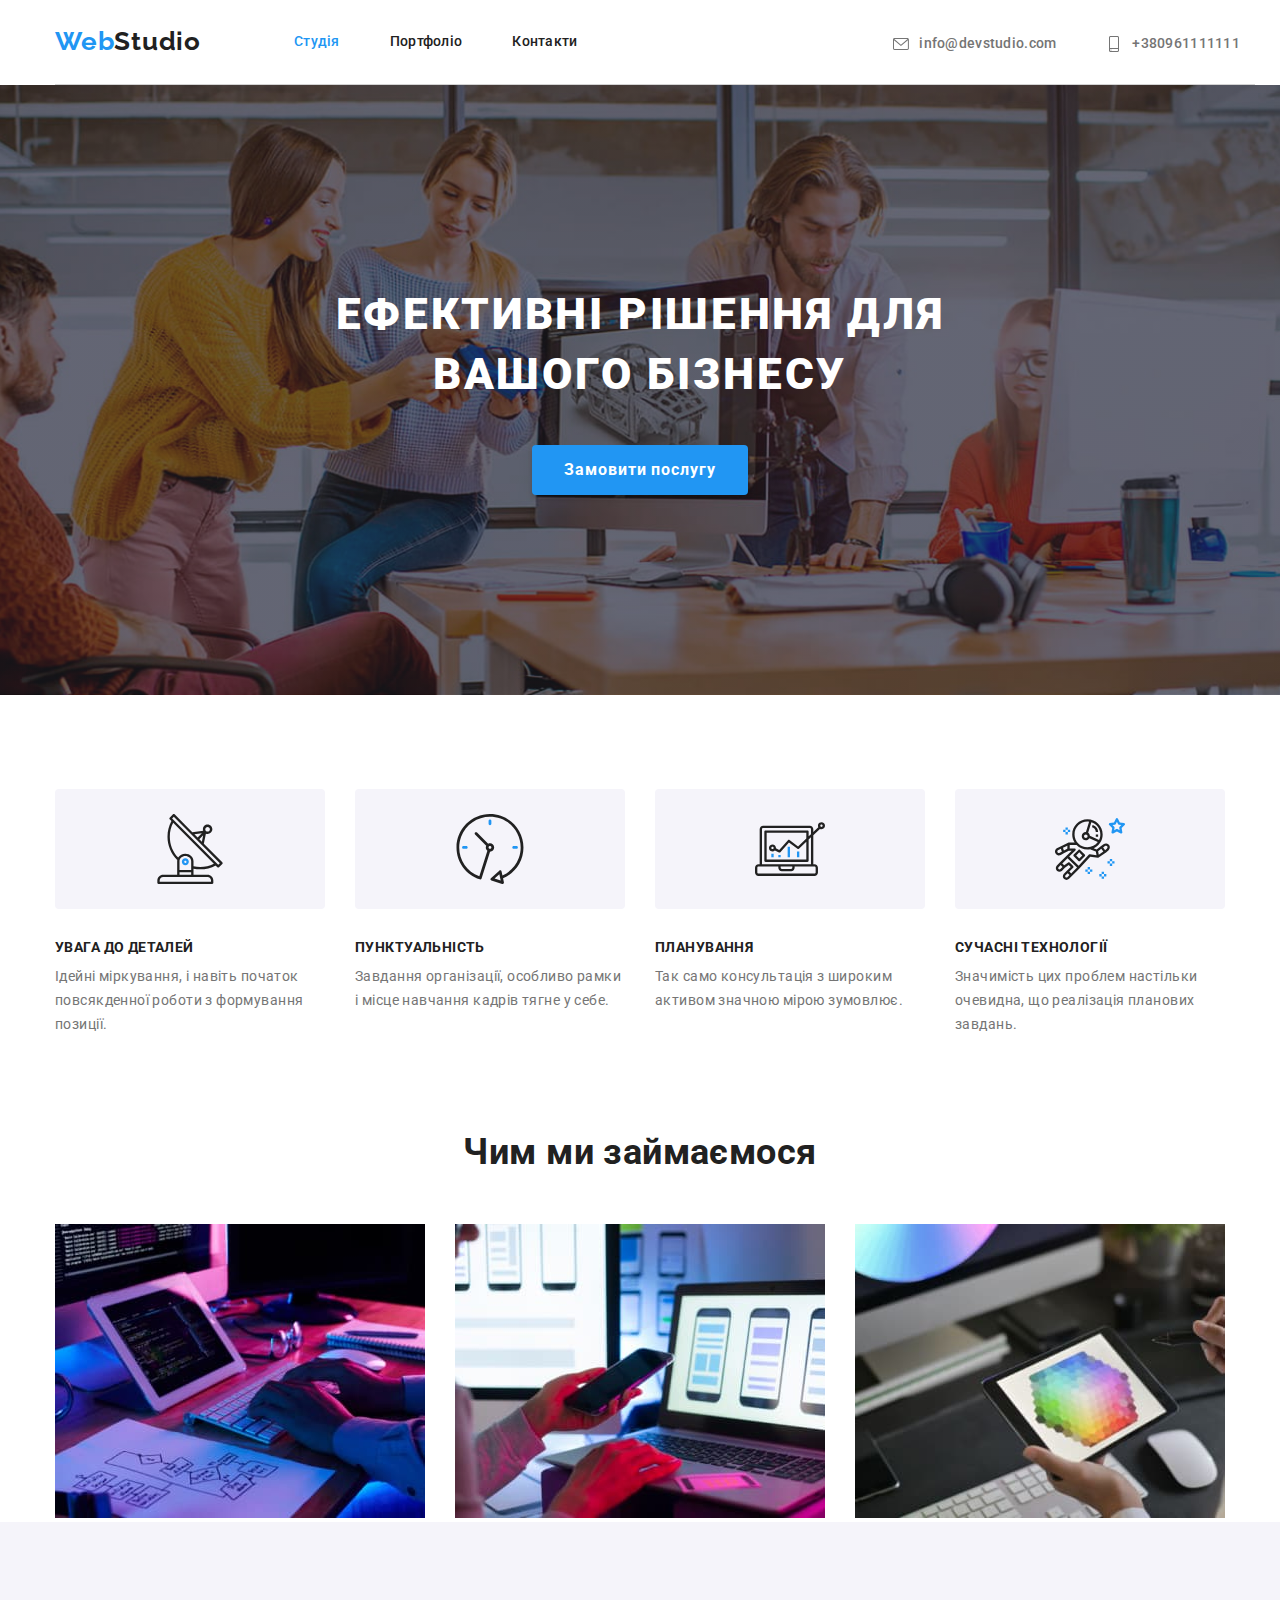
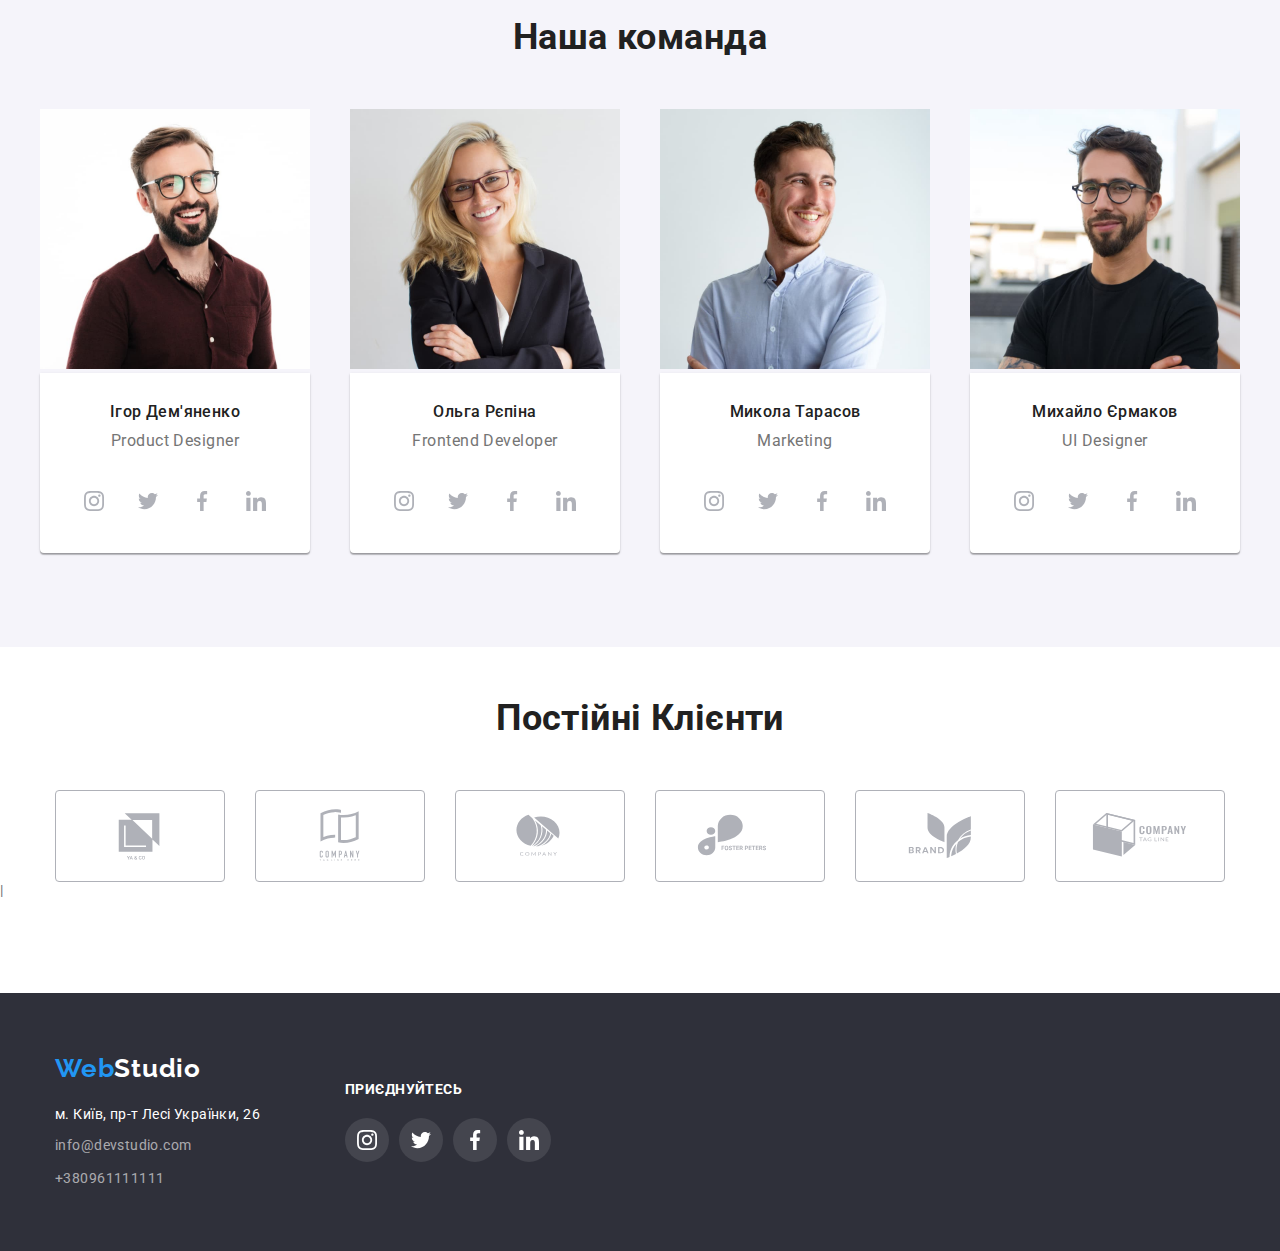
==== index.html @ e8959262 "1" ====
<!DOCTYPE html>
<html lang="uk">
  <head>
    <meta charset="UTF-8" />
    <meta http-equiv="X-UA-Compatible" content="IE=edge" />
    <meta name="viewport" content="width=device-width, initial-scale=1.0" />
    <title>Document</title>
    <link
      href="https://fonts.googleapis.com/css2?family=Raleway:wght@700&family=Roboto:wght@400;500;700;900&display=swap"
      rel="stylesheet"
    />
    <link
      rel="stylesheet"
      href="https://cdnjs.cloudflare.com/ajax/libs/modern-normalize/1.1.0/modern-normalize.min.css"
    />
    <link rel="stylesheet" href="./css/styles.css" />
  </head>
  <body class="">
    <header class="container">
      <div class="container header-container header-links">
        <nav class="header-group">
          <a href="./index.html" class="text-decoration logo logo-font logo-margin"
            ><span class="logo logo-font">Web</span>Studio</a
          >
          <ul class="list header-links">
            <li><a href="./index.html" class="current-page">Студія</a></li>
            <li><a href="./portfolio.html" class="text-decoration">Портфоліо</a></li>
            <li><a href="" class="text-decoration">Контакти</a></li>
          </ul>
          <ul class="list rightside-links">
            <li>
              <a href="mailto:info@devstudio.com" class="header-contacts"
                ><svg class="header-icon" height="16" width="16">
                  <use href="./svg/symbol-defs.svg#icon-envelope"></use></svg
                >info@devstudio.com</a
              >
            </li>
            <li>
              <a href="tel:+380961111111" class="header-contacts">
                <svg class="header-icon" height="16" width="16">
                  <use href="./svg/symbol-defs.svg#icon-smartphone"></use></svg
                >+380961111111</a
              >
            </li>
          </ul>
        </nav>
      </div>
    </header>
    <main class="main-container">
      <section class="hero">
        <h1 class="hero-text title">Ефективні рішення для вашого бізнесу</h1>
        <button type="button" class="main-link button-font">Замовити послугу</button>
      </section>

      <section class="benefits-section section">
        <div class="padding-reset">
          <h2 class="visually-hidden title">Наші переваги</h2>
          <ul class="list list-content gap-30">
            <li>
              <div class="icon-container">
                <svg class="benefits-icon">
                  <use href="./svg/symbol-defs.svg#icon-antenna"></use>
                </svg>
              </div>
              <h3 class="benefits title">УВАГА ДО ДЕТАЛЕЙ</h3>
              <p class="benefits-descr">
                Ідейні міркування, і навіть початок повсякденної роботи з формування позиції.
              </p>
            </li>
            <li>
              <div class="icon-container">
                <svg class="benefits-icon">
                  <use href="./svg/symbol-defs.svg#icon-clock"></use>
                </svg>
              </div>
              <h3 class="benefits title">ПУНКТУАЛЬНІСТЬ</h3>
              <p class="benefits-descr">
                Завдання організації, особливо рамки і місце навчання кадрів тягне у себе.
              </p>
            </li>
            <li>
              <div class="icon-container">
                <svg class="benefits-icon">
                  <use href="./svg/symbol-defs.svg#icon-diagram"></use>
                </svg>
              </div>
              <h3 class="benefits title">ПЛАНУВАННЯ</h3>
              <p class="benefits-descr">
                Так само консультація з широким активом значною мірою зумовлює.
              </p>
            </li>
            <li>
              <div class="icon-container">
                <svg class="benefits-icon">
                  <use href="./svg/symbol-defs.svg#icon-astronaut"></use>
                </svg>
              </div>
              <h3 class="benefits title">СУЧАСНІ ТЕХНОЛОГІЇ</h3>
              <p class="benefits-descr">
                Значимість цих проблем настільки очевидна, що реалізація планових завдань.
              </p>
            </li>
          </ul>
        </div>
      </section>
      <section class="section padding-reset container">
        <h2 class="section-article title">Чим ми займаємося</h2>
        <ul class="list list-content">
          <li><img src="./img/box_1.jpg" width="370" alt="рабочий процесс, написание кода" /></li>
          <li><img src="./img/box_2.jpg" width="370" alt="работа над дизайном" /></li>
          <li><img src="./img/box_3.jpg" width="370" alt="подбор цветовой схемы" /></li>
        </ul>
      </section>

      <section class="section container team-section-background">
        <div class="team-section-container">
          <h2 class="section-article title">Наша команда</h2>
          <ul class="list list-content">
            <li class="">
              <img src="./img/img.jpg" width="270" alt="фото дизайнера" />
              <div class="team-card">
                <h3 class="team title">Ігор Дем'яненко</h3>
                <p class="team-spec">Product Designer</p>
                <ul class="socials list">
                  <li class="socials-link-background">
                    <a
                      class="socials-link link"
                      href="https://instagram.com"
                      target="_blank"
                      rel="nofollow noopener noreferrer"
                      aria-label="Instagram"
                    >
                      <svg class="socials-icon" width="20" height="20">
                        <use href="./svg/symbol-defs.svg#icon-instagram"></use>
                      </svg>
                    </a>
                  </li>
                  <li class="socials-link-background">
                    <a
                      class="socials-link link"
                      href="https://twitter.com"
                      aria-label="Twitter"
                      target="_blank"
                      rel="nofollow noopener noreferrer"
                    >
                      <svg class="socials-icon" width="20" height="20">
                        <use href="./svg/symbol-defs.svg#icon-twitter"></use>
                      </svg>
                    </a>
                  </li>
                  <li class="socials-link-background">
                    <a
                      class="socials-link link"
                      href="https://facebook.com"
                      aria-label="Facebook"
                      target="_blank"
                      rel="nofollow noopener noreferrer"
                    >
                      <svg class="socials-icon" width="20" height="20">
                        <use href="./svg/symbol-defs.svg#icon-facebook"></use>
                      </svg>
                    </a>
                  </li>
                  <li class="socials-link-background">
                    <a
                      class="socials-link link"
                      href="https://linkedin.com"
                      aria-label="LinkedIn"
                      target="_blank"
                      rel="nofollow noopener noreferrer"
                    >
                      <svg class="socials-icon" width="20" height="20">
                        <use href="./svg/symbol-defs.svg#icon-linkedin"></use>
                      </svg>
                    </a>
                  </li>
                </ul>
              </div>
            </li>
            <li class="">
              <img src="./img/img_(1).jpg" width="270" alt="фото фронтэнд разработчика" />
              <div class="team-card">
                <h3 class="team title">Ольга Рєпіна</h3>
                <p class="team-spec">Frontend Developer</p>
                <ul class="socials list">
                  <li class="socials-link-background">
                    <a
                      class="socials-link link"
                      href="https://instagram.com"
                      target="_blank"
                      rel="nofollow noopener noreferrer"
                      aria-label="Instagram"
                    >
                      <svg class="socials-icon" width="20" height="20">
                        <use href="./svg/symbol-defs.svg#icon-instagram"></use>
                      </svg>
                    </a>
                  </li>
                  <li class="socials-link-background">
                    <a
                      class="socials-link link"
                      href="https://twitter.com"
                      aria-label="Twitter"
                      target="_blank"
                      rel="nofollow noopener noreferrer"
                    >
                      <svg class="socials-icon" width="20" height="20">
                        <use href="./svg/symbol-defs.svg#icon-twitter"></use>
                      </svg>
                    </a>
                  </li>
                  <li class="socials-link-background">
                    <a
                      class="socials-link link"
                      href="https://facebook.com"
                      aria-label="Facebook"
                      target="_blank"
                      rel="nofollow noopener noreferrer"
                    >
                      <svg class="socials-icon" width="20" height="20">
                        <use href="./svg/symbol-defs.svg#icon-facebook"></use>
                      </svg>
                    </a>
                  </li>
                  <li class="socials-link-background">
                    <a
                      class="socials-link link"
                      href="https://linkedin.com"
                      aria-label="LinkedIn"
                      target="_blank"
                      rel="nofollow noopener noreferrer"
                    >
                      <svg class="socials-icon" width="20" height="20">
                        <use href="./svg/symbol-defs.svg#icon-linkedin"></use>
                      </svg>
                    </a>
                  </li>
                </ul>
              </div>
            </li>
            <li class="">
              <img src="./img/img_(2).jpg" width="270" alt="фото маркетинг менеджера" />
              <div class="team-card">
                <h3 class="team title">Микола Тарасов</h3>
                <p class="team-spec">Marketing</p>
                <ul class="socials list">
                  <li class="socials-link-background">
                    <a
                      class="socials-link link"
                      href="https://instagram.com"
                      target="_blank"
                      rel="nofollow noopener noreferrer"
                      aria-label="Instagram"
                    >
                      <svg class="socials-icon" width="20" height="20">
                        <use href="./svg/symbol-defs.svg#icon-instagram"></use>
                      </svg>
                    </a>
                  </li>
                  <li class="socials-link-background">
                    <a
                      class="socials-link link"
                      href="https://twitter.com"
                      aria-label="Twitter"
                      target="_blank"
                      rel="nofollow noopener noreferrer"
                    >
                      <svg class="socials-icon" width="20" height="20">
                        <use href="./svg/symbol-defs.svg#icon-twitter"></use>
                      </svg>
                    </a>
                  </li>
                  <li class="socials-link-background">
                    <a
                      class="socials-link link"
                      href="https://facebook.com"
                      aria-label="Facebook"
                      target="_blank"
                      rel="nofollow noopener noreferrer"
                    >
                      <svg class="socials-icon" width="20" height="20">
                        <use href="./svg/symbol-defs.svg#icon-facebook"></use>
                      </svg>
                    </a>
                  </li>
                  <li class="socials-link-background">
                    <a
                      class="socials-link link"
                      href="https://linkedin.com"
                      aria-label="LinkedIn"
                      target="_blank"
                      rel="nofollow noopener noreferrer"
                    >
                      <svg class="socials-icon" width="20" height="20">
                        <use href="./svg/symbol-defs.svg#icon-linkedin"></use>
                      </svg>
                    </a>
                  </li>
                </ul>
              </div>
            </li>
            <li class="">
              <img src="./img/img_(3).jpg" width="270" alt="фото дизайнера интерфейса" />
              <div class="team-card">
                <h3 class="team title">Михайло Єрмаков</h3>
                <p class="team-spec">UI Designer</p>
                <ul class="socials list">
                  <li class="socials-link-background">
                    <a
                      class="socials-link link"
                      href="https://instagram.com"
                      target="_blank"
                      rel="nofollow noopener noreferrer"
                      aria-label="Instagram"
                    >
                      <svg class="socials-icon" width="20" height="20">
                        <use href="./svg/symbol-defs.svg#icon-instagram"></use>
                      </svg>
                    </a>
                  </li>
                  <li class="socials-link-background">
                    <a
                      class="socials-link link"
                      href="https://twitter.com"
                      aria-label="Twitter"
                      target="_blank"
                      rel="nofollow noopener noreferrer"
                    >
                      <svg class="socials-icon" width="20" height="20">
                        <use href="./svg/symbol-defs.svg#icon-twitter"></use>
                      </svg>
                    </a>
                  </li>
                  <li class="socials-link-background">
                    <a
                      class="socials-link link"
                      href="https://facebook.com"
                      aria-label="Facebook"
                      target="_blank"
                      rel="nofollow noopener noreferrer"
                    >
                      <svg class="socials-icon" width="20" height="20">
                        <use href="./svg/symbol-defs.svg#icon-facebook"></use>
                      </svg>
                    </a>
                  </li>
                  <li class="socials-link-background">
                    <a
                      class="socials-link link"
                      href="https://linkedin.com"
                      aria-label="LinkedIn"
                      target="_blank"
                      rel="nofollow noopener noreferrer"
                    >
                      <svg class="socials-icon" width="20" height="20">
                        <use href="./svg/symbol-defs.svg#icon-linkedin"></use>
                      </svg>
                    </a>
                  </li>
                </ul>
              </div>
            </li>
          </ul>
        </div>
      </section>
      <section class="clients-container">
        <h3 class="title section-article">Постійні Клієнти</h3>
        <div class="">
          <ul class="list clients-section">
            <li class="">
              <a href="" class="clients-link">
                <svg class="clients-icon" width="106" height="60">
                  <use href="./svg/symbol-defs.svg#icon-Logo1"></use>
                </svg>
              </a>
            </li>
            <li class="">
              <a href="" class="clients-link">
                <svg class="clients-icon" width="106" height="60">
                  <use href="./svg/symbol-defs.svg#icon-Logo2"></use>
                </svg>
              </a>
            </li>
            <li class="">
              <a href="" class="clients-link">
                <svg class="clients-icon" width="106" height="60">
                  <use href="./svg/symbol-defs.svg#icon-Logo3"></use>
                </svg>
              </a>
            </li>
            <li class="">
              <a href="" class="clients-link">
                <svg class="clients-icon" width="106" height="60">
                  <use href="./svg/symbol-defs.svg#icon-Logo4"></use>
                </svg>
              </a>
            </li>
            <li class="">
              <a href="" class="clients-link">
                <svg class="clients-icon" width="106" height="60">
                  <use href="./svg/symbol-defs.svg#icon-Logo5"></use>
                </svg>
              </a>
            </li>
            <li class="">
              <a href="" class="clients-link">
                <svg class="clients-icon" width="106" height="60">
                  <use href="./svg/symbol-defs.svg#icon-Logo6"></use>
                </svg>
              </a>
            </li>
          </ul>
          |
        </div>
      </section>
    </main>
    <footer class="footer">
      <div class="container footer-container">
        <div>
          <a href="./index.html" class="text-decoration logo-font logo-footer"
            ><span class="logo logo-font">Web</span>Studio</a
          >
          <address class="adress-font">
            <ul class="list footer-contacts">
              <li><a href="" class="adress list">м. Київ, пр-т Лесі Українки, 26</a></li>
              <li>
                <a href="mailto:info@devstudio.com" class="adress-info list">info@devstudio.com</a>
              </li>
              <li><a href="tel:+380961111111 " class="adress-info list">+380961111111</a></li>
            </ul>
          </address>
        </div>
        <div>
          <p class="footer-title">приєднуйтесь</p>
          <ul class="socials list background-links">
            <li class="socials-link-background">
              <a
                class="socials-link link"
                href="https://instagram.com"
                target="_blank"
                rel="nofollow noopener noreferrer"
                aria-label="Instagram"
              >
                <svg class="socials-icon-footer" width="20" height="20">
                  <use href="./svg/symbol-defs.svg#icon-instagram"></use>
                </svg>
              </a>
            </li>
            <li class="socials-link-background">
              <a
                class="socials-link link"
                href="https://twitter.com"
                aria-label="Twitter"
                target="_blank"
                rel="nofollow noopener noreferrer"
              >
                <svg class="socials-icon-footer" width="20" height="20">
                  <use href="./svg/symbol-defs.svg#icon-twitter"></use>
                </svg>
              </a>
            </li>
            <li class="socials-link-background">
              <a
                class="socials-link link"
                href="https://facebook.com"
                aria-label="Facebook"
                target="_blank"
                rel="nofollow noopener noreferrer"
              >
                <svg class="socials-icon-footer" width="20" height="20">
                  <use href="./svg/symbol-defs.svg#icon-facebook"></use>
                </svg>
              </a>
            </li>
            <li class="socials-link-background">
              <a
                class="socials-link link"
                href="https://linkedin.com"
                aria-label="LinkedIn"
                target="_blank"
                rel="nofollow noopener noreferrer"
              >
                <svg class="socials-icon-footer" width="20" height="20">
                  <use href="./svg/symbol-defs.svg#icon-linkedin"></use>
                </svg>
              </a>
            </li>
          </ul>
        </div>
      </div>
    </footer>
  </body>
</html>
---- css/styles.css ----
/* основной текст #757575; */
/* вторичный текст #212121; */
/* акцент #2196F3; */
/* белый текст шрифта #ffffff */
:root {
  --primary-text-color: #757575;
  --title-text-color: #212121;
  --accent-text-color: #2196f3;
  --white-text-color: #ffffff;
  --background-color: #2f303a;
  --footer-adress-text-color-alfa: rgba(255, 255, 255, 0.6);
  --filter-backfround-color: #f5f4fa;
  --project-filter-focus: 0px 3px 1px rgba(0, 0, 0, 0.1), 0px 1px 2px rgba(0, 0, 0, 0.08),
    0px 2px 2px rgba(0, 0, 0, 0.12);
}

html {
  box-sizing: border-box;
}

*,
*::before,
*::after {
  box-sizing: inherit;
}

body {
  font-family: roboto, sans-serif;
  color: var(--primary-text-color);
  line-height: 1.2;
  letter-spacing: 0.03em;
  font-size: 14px;
}

h1,
h2,
h3,
h4,
h5,
h6,
p,
ul {
  margin-top: 0;
  margin-bottom: 0;
}

.container {
  width: 1200px;
  padding-left: 15px;
  padding-right: 15px;
  margin: 0 auto;
}

.section {
  padding-top: 94px;
  padding-bottom: 94px;
}

.logo {
  font-family: 'Raleway', sans-serif;
  font-style: normal;
  font-weight: 700;
  font-size: 26px;
  line-height: 1.2;
  letter-spacing: 0.03em;
  color: var(--accent-text-color);
  list-style-type: none;
}

.logo-font {
  font-family: Raleway, sans-serif;
  font-style: normal;
  font-weight: 700;
  font-size: 26px;
  line-height: 1.2;
  letter-spacing: 0.03em;
  padding-top: 24px;
  padding-bottom: 25px;
}

.header-container {
  display: flex;
  border-bottom: 1px solid lightgrey;
}

.header-links {
  color: var(--primary-text-color);
  list-style-type: none;
  font-weight: 500;
  font-size: 14px;
  line-height: 1.14;
  letter-spacing: 0.02em;
  display: flex;
  padding-left: 0;
}

.header-links > li:not(:last-of-type) {
  margin-right: 50px;
}


.header-group {
  display: flex;
  flex-wrap: nowrap;
  justify-content: left;
  width: 100%;
  align-items: center;
}

.header-contacts {
  display: inline-block;
  color: var(--primary-text-color);
  margin-top: 32px;
  margin-bottom: 32px;
  list-style-type: none;
  font-weight: 500;
  font-size: 14px;
  line-height: 1.14;
  letter-spacing: 0.02em;
  text-decoration: none;
}

.logo-margin {
  margin-right: 93px;
}

.rightside-links {
  display: flex;
  justify-content: flex-end;
  flex-wrap: nowrap;
  margin-left: auto;
  padding-left: 0;
}

.rightside-links > li:not(:last-of-type) {
  margin-right: 50px;
}
.header-links a:hover,
.header-links a:focus {
  color: var(--accent-text-color);
  
}
.rightside-links a:hover .header-icon ,
.rightside-links a:focus .header-icon{
  fill: #2196f3;
}


.clients-icon {
  fill: #afb1b8;
}
.clients-link :hover,
.clients-link :focus {
  fill: var(var--accent-text-color);
}

.current-page {
  color: var(--accent-text-color);
  text-decoration: none;
  list-style-type: none;
}
.title {
  color: var(--title-text-color);
}

.hero {
  background-image: linear-gradient(rgba(47, 48, 58, 0.4), rgba(47, 48, 58, 0.4)),
    url(../img/background_img/Img.jpg);
  background-repeat: no-repeat;
  background-position: center;
  background-size: cover;
  text-align: center;
  margin-top: 0px;
  margin-left: auto;
  margin-right: auto;
  padding-top: 200px;
  padding-bottom: 200px;
  max-width: 1600px;
}

.hero-text {
  color: var(--white-text-color);
  letter-spacing: 0.06em;
  text-transform: uppercase;
  font-weight: 900;
  font-size: 44px;
  line-height: 1.36;
  width: 696px;
  margin-left: auto;
  margin-right: auto;
  margin-bottom: 40px;
}



.main-link {
  color: var(--white-text-color);
  background-color: var(--accent-text-color);
  box-shadow: 0px 4px 4px rgba(0, 0, 0, 0.15);
  border-radius: 4px;
  width: 216px;
  height: 50px;
  border: none;
}

.button-font {
  font-weight: 700;
  font-size: 16px;
  line-height: 1.87;
  letter-spacing: 0.06em;
}

.project-name {
  font-weight: 700;
  font-size: 18px;
  line-height: 2;
  letter-spacing: 0.06em;
  margin-bottom: 4px;
}

.filter-card {
  margin-top: -4px;
  padding: 20px;
  background: #ffffff;
  border: 1px solid #eeeeee;
  border-top: none;
  box-sizing: border-box;
}

.project-category {
  font-size: 16px;
  line-height: 30px;
  letter-spacing: 0.03em;
  padding-top: 4px;
  color: var(--primary-text-color);
}

.benefits-section {
  display: flex;
  flex-direction: row;
  justify-content: center;
  row-gap: 30px;
  width: 1200px;
  padding-left: 15px;
  padding-right: 15px;
  margin-left: 85px;
  margin-right: 85px;
  margin: 0 auto;
}

.benefits {
  text-transform: uppercase;
  font-size: 14px;
  line-height: 1.2;
  text-transform: uppercase;
  padding-bottom: 10px;
}

.benefits-descr {
  line-height: 1.71;
  letter-spacing: 0.03em;
}

.section-article {
  font-size: 36px;
  line-height: 1.2;
  text-align: center;
  margin-bottom: 50px;
}

.list-content {
  display: flex;
  justify-content: center;
  justify-content: space-between;
  padding-left: 0;
}

.portfolio-list-content {
  display: flex;
  justify-content: space-between;

  flex-wrap: wrap;
  gap: 30px;
}

.team-card {
  padding-left: 32px;
  padding-right: 32px;
  padding-bottom: 30px;
  padding-top: 30px;
  display: flex;
  flex-wrap: nowrap;
  flex-direction: column;
  justify-content: space-around;
  text-align: center;
  background: #ffffff;
  box-shadow: 0px 1px 3px rgba(0, 0, 0, 0.12), 0px 1px 1px rgba(0, 0, 0, 0.14),
    0px 2px 1px rgba(0, 0, 0, 0.2);
  border-radius: 0px 0px 4px 4px;
  width: 270px;
  left: 1115px;
  top: 1632px;
}

.team {
  font-weight: 500;
  font-size: 16px;
  line-height: 1.18;
}

.team-spec {
  font-size: 16px;
  line-height: 1.18;
  letter-spacing: 0.03em;
  margin-top: 10px;
  margin-bottom: 28px;
} 
.team-section-background {
  display: flex;
  justify-content: center;
  background-color: #F5F4FA;
  margin: 0;
  width: 100%;
}
.team-section-container {
  width: 1200px;

}
.adress {
  color: var(--white-text-color);
}

.project-filter {
  color: var(--title-text-color);
  background-color: var(--filter-backfround-color);
  border: none;
  font-family: inherit;
  font-weight: 500;
  font-size: 16px;
  line-height: 1.62;
  text-align: center;
  letter-spacing: 0.03em;
  cursor: pointer;
  background: #f5f4fa;
  border-radius: 4px;
  padding: 6px 25px;
}

.project-filter:hover,
.project-filter:focus {
  color: var(--white-text-color);
  background-color: var(--accent-text-color);
  box-shadow: var(--project-filter-focus);
  background: #2196f3;
  box-shadow: 0px 3px 1px rgba(0, 0, 0, 0.1), 0px 1px 2px rgba(0, 0, 0, 0.08),
    0px 2px 2px rgba(0, 0, 0, 0.12);
  border-radius: 4px;
  outline: none;
}

.project-filter-container {
  list-style-type: none;
  list-style-type: none;
  display: flex;
  justify-content: center;
  gap: 8px;
  margin-bottom: 56px;
}

.list {
  text-decoration: none;
  list-style-type: none;
}

.filter-content {
  display: flex;
  flex-wrap: wrap;
  gap: 30px;
  padding-left: 0;
  width: 100%;
 
}
.filter-content>li:hover {
  box-shadow: 0px 1px 1px rgba(0, 0, 0, 0.12), 0px 4px 4px rgba(0, 0, 0, 0.06),
    1px 4px 6px rgba(0, 0, 0, 0.16);
}
.text-decoration {
  text-decoration: none;
  color: var(--title-text-color);
}

.main-container {
  margin-bottom: 0;
}

.footer {
  background-color: var(--background-color);
  padding-top: 60px;
  padding-bottom: 60px;
}

.footer .logo-footer {
  padding-top: 0;
  padding-bottom: 0;
  margin-bottom: 20px;
  color: var(--white-text-color);
  display: block;
}

.footer-contacts {
  padding-left: 0;
  margin-right: 15px;
}

.footer-contacts > li {
  line-height: 21px;
}

.footer-contacts > li:not(:last-of-type) {
  margin-bottom: 9px;
}
.footer-title {
  margin-bottom: 20px;
  line-height: 1.14;
  text-transform: uppercase;
  font-weight: 700;
  font-size: 14px;
  letter-spacing: 0.03em;
  color: var(--white-text-color);
  width: 100%;
  height: 100%;
}
.footer-container {
  display: flex;
  align-items: center;
}
.footer-container > div:not(:last-of-type) {
  margin-right: 70px;
}
.adress-font {
  font-style: normal;
}

.adress-info {
  color: var(--footer-adress-text-color-alfa);
  font-weight: 400;
  font-size: 14px;
  line-height: 1.71;
  letter-spacing: 0.03em;
}

.adress-info:hover,
.adress-info:focus {
  color: var(--accent-text-color);
}

.visually-hidden {
  position: absolute;
  width: 1px;
  height: 1px;
  margin: -1px;
  border: none;
  margin: 0;
  white-space: nowrap;
  clip-path: inset(100%);
  clip: rect(0 0 0 0);
  overflow: hidden;
  padding-top: 0;
}

.padding-reset {
  padding-bottom: 0;
  padding-top: 0;
}

.header-icon {
  position: relative;
  top: 4px;
  margin-right: 10px;
  fill: #757575;
}

.benefits-icon {
  width: 70px;
  height: 70px;
}
.icon-container {
    width: 270px;
      height: 120px;
  display: flex;
  align-items: center;
  justify-content: center;
  background-color: #f5f4fa;
  border-radius: 4px;
  margin-bottom: 30px;
}
.gap-30 > li:not(:last-of-type) {
  margin-right: 30px;
}

.footer-socials-icon {
  width: 100%;
  height: 100%;
  display: flex;
  align-items: center;
  justify-content: center;
}
.socials {
  padding: 0;
  display: flex;
  flex-wrap: nowrap;
  align-items: center;
  justify-content: space-between;
}
.socials > li > a {
  display: flex;
  align-items: center;
  justify-content: center;
  width: 44px;
  height: 44px;
  border-radius: 100%;
  background-color: #fff;
}
.socials > li > a > svg {
  fill: #afb1b8;
}

.socials > li > a:hover,
.socials > li > a:focus {
  background-color: var(--accent-text-color);
  outline: none;
}

.socials > li > a:hover > svg,
.socials > li > a:focus > svg {
  fill: var(--white-text-color);
}

.socials-icon-footer {
  stroke: ffffff;
  fill: #ffffff;
}
.clients-container {
  padding-top: 50px;
  padding-bottom: 94px
}

.clients-section {
  padding-left: 0;
  display: flex;
  align-items: center;
  justify-content: center;
  flex-wrap: nowrap;
  gap: 30px;
  
}
.clients-section > li > a {
    width: 170px;
    height: 92px;
      display: flex;
      align-items: center;
      justify-content: center;
    box-sizing: border-box;
  border: 1px solid #afb1b8;
  border-radius: 4px;
}
.clients-section > li > a:hover,
.clients-section > li > a:focus {
  border-color: var(--accent-text-color);
  outline: none;
}
.clients-section > li > a:hover > svg,
.clients-section > li > a:focus > svg {
  fill: var(--accent-text-color);
}

.background-links {
  padding-left: 0;
  padding-right: 0;
}
.background-links > li:not(:last-of-type) {
  margin-right: 10px;
}
.background-links > li > a {
  background-color: rgba(255, 255, 255, 0.1);
}
.background-links > li > a > svg {
  fill: var(--white-text-color);
}
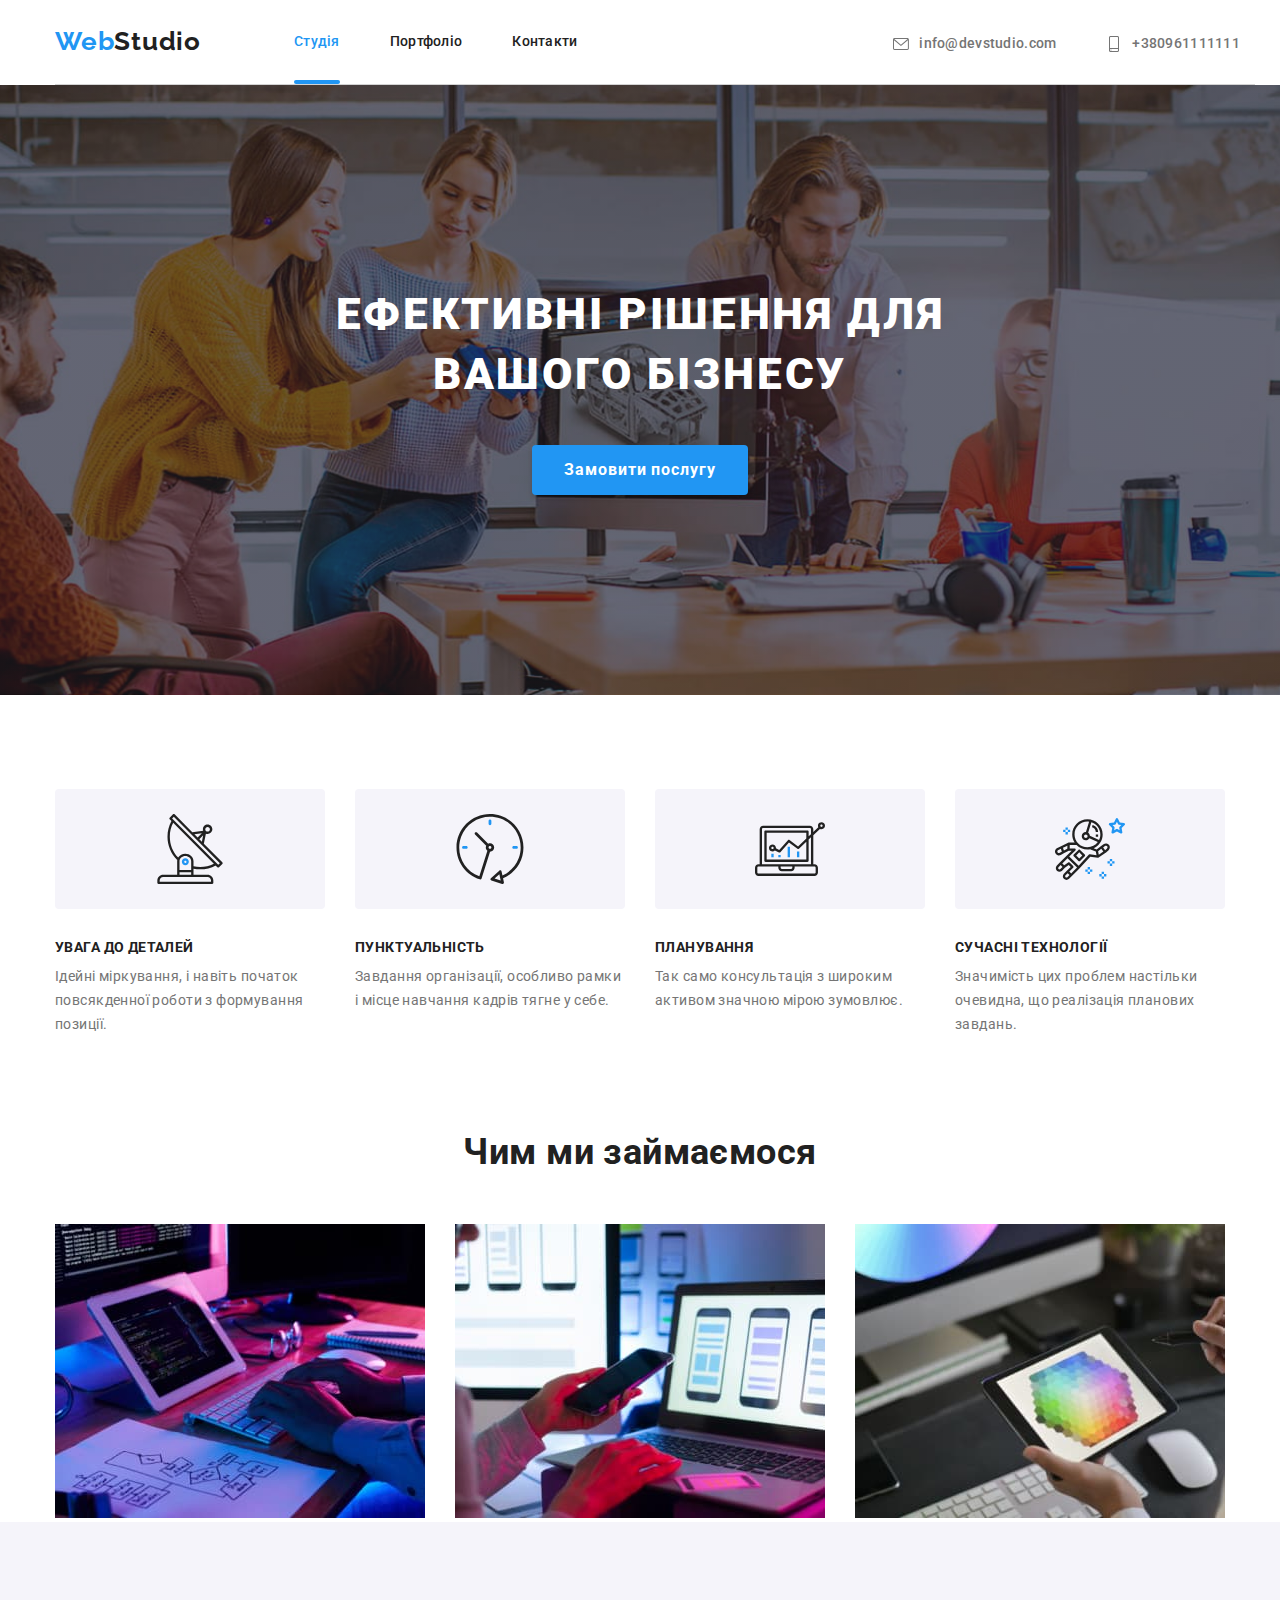
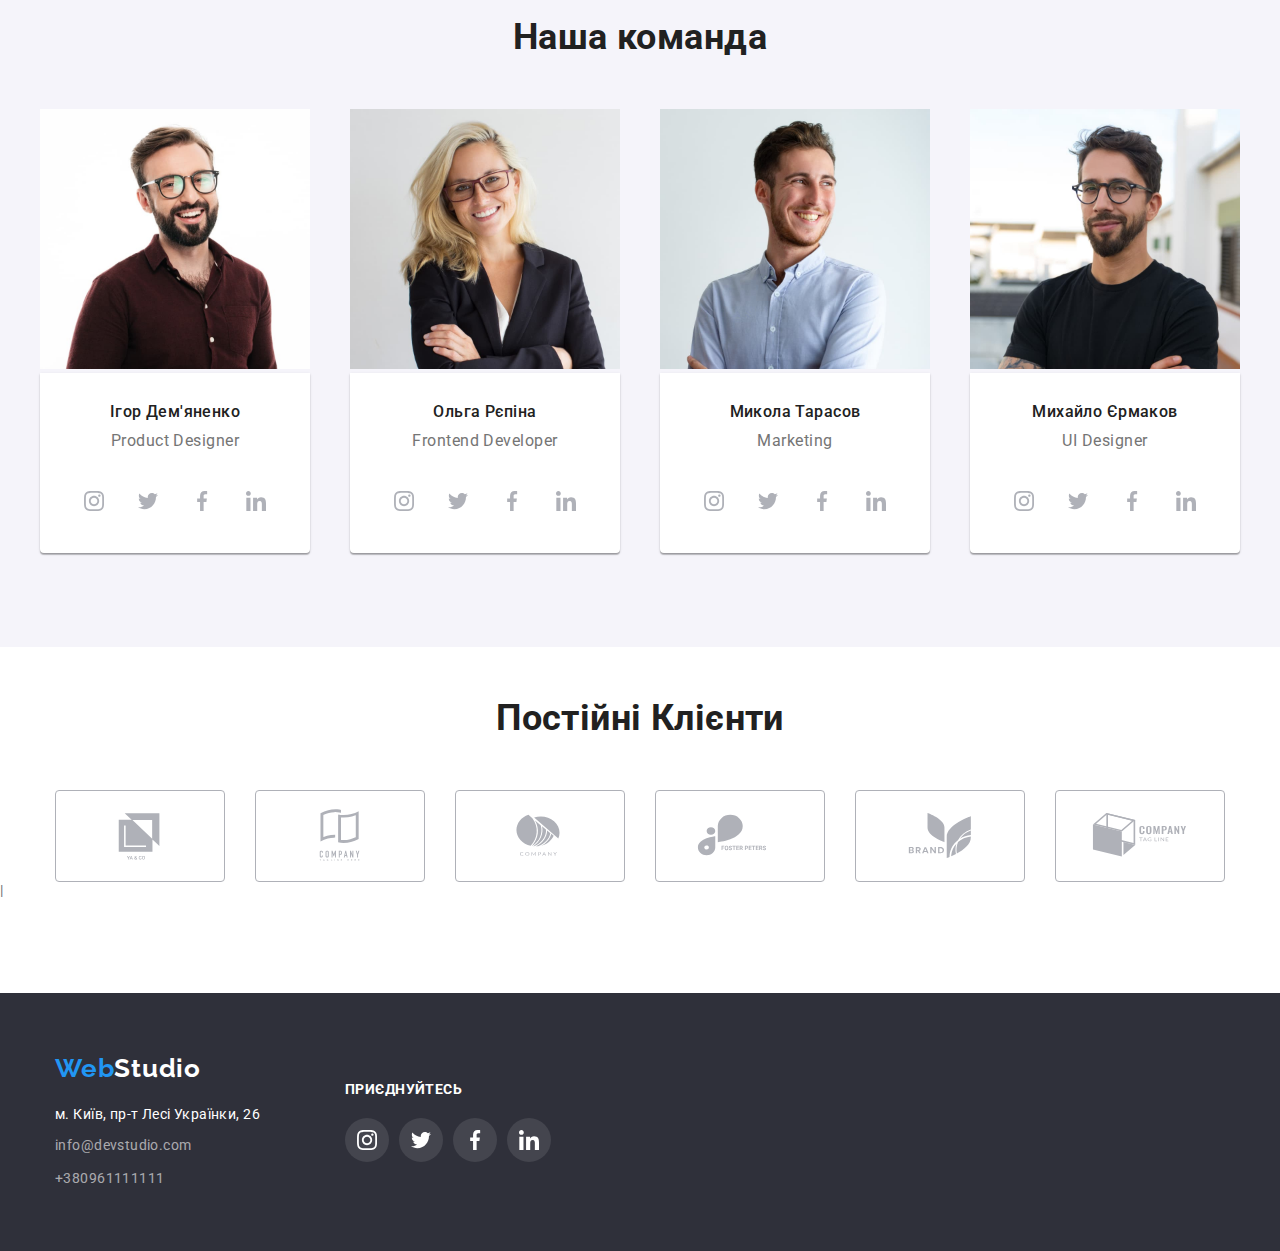
==== commit 7bfc13a2: "curren-page underline" ====
--- a/index.html
+++ b/index.html
@@ -23,7 +23,7 @@
             ><span class="logo logo-font">Web</span>Studio</a
           >
           <ul class="list header-links">
-            <li><a href="./index.html" class="current-page">Студія</a></li>
+            <li><a href="./index.html" class="current-page link-container">Студія</a></li>
             <li><a href="./portfolio.html" class="text-decoration">Портфоліо</a></li>
             <li><a href="" class="text-decoration">Контакти</a></li>
           </ul>
--- a/css/styles.css
+++ b/css/styles.css
@@ -92,8 +92,17 @@
   letter-spacing: 0.02em;
   display: flex;
   padding-left: 0;
-}
-
+  align-items: stretch;
+  height: 100%;
+
+}
+.header-links>li>a {
+  height: 100%;
+  text-align: center;
+    display: flex;
+      align-items: center;
+      justify-content: center;
+}
 .header-links > li:not(:last-of-type) {
   margin-right: 50px;
 }
@@ -155,9 +164,21 @@
 }
 
 .current-page {
+  position: relative;
   color: var(--accent-text-color);
   text-decoration: none;
   list-style-type: none;
+}
+.current-page::after {
+  display: block;
+  content: '';
+  width: 100%;
+  position: absolute;
+  bottom: 0;
+  left: 0;
+  height: 4px;
+  border-radius: 2px;
+  background-color: var(--accent-text-color);
 }
 .title {
   color: var(--title-text-color);
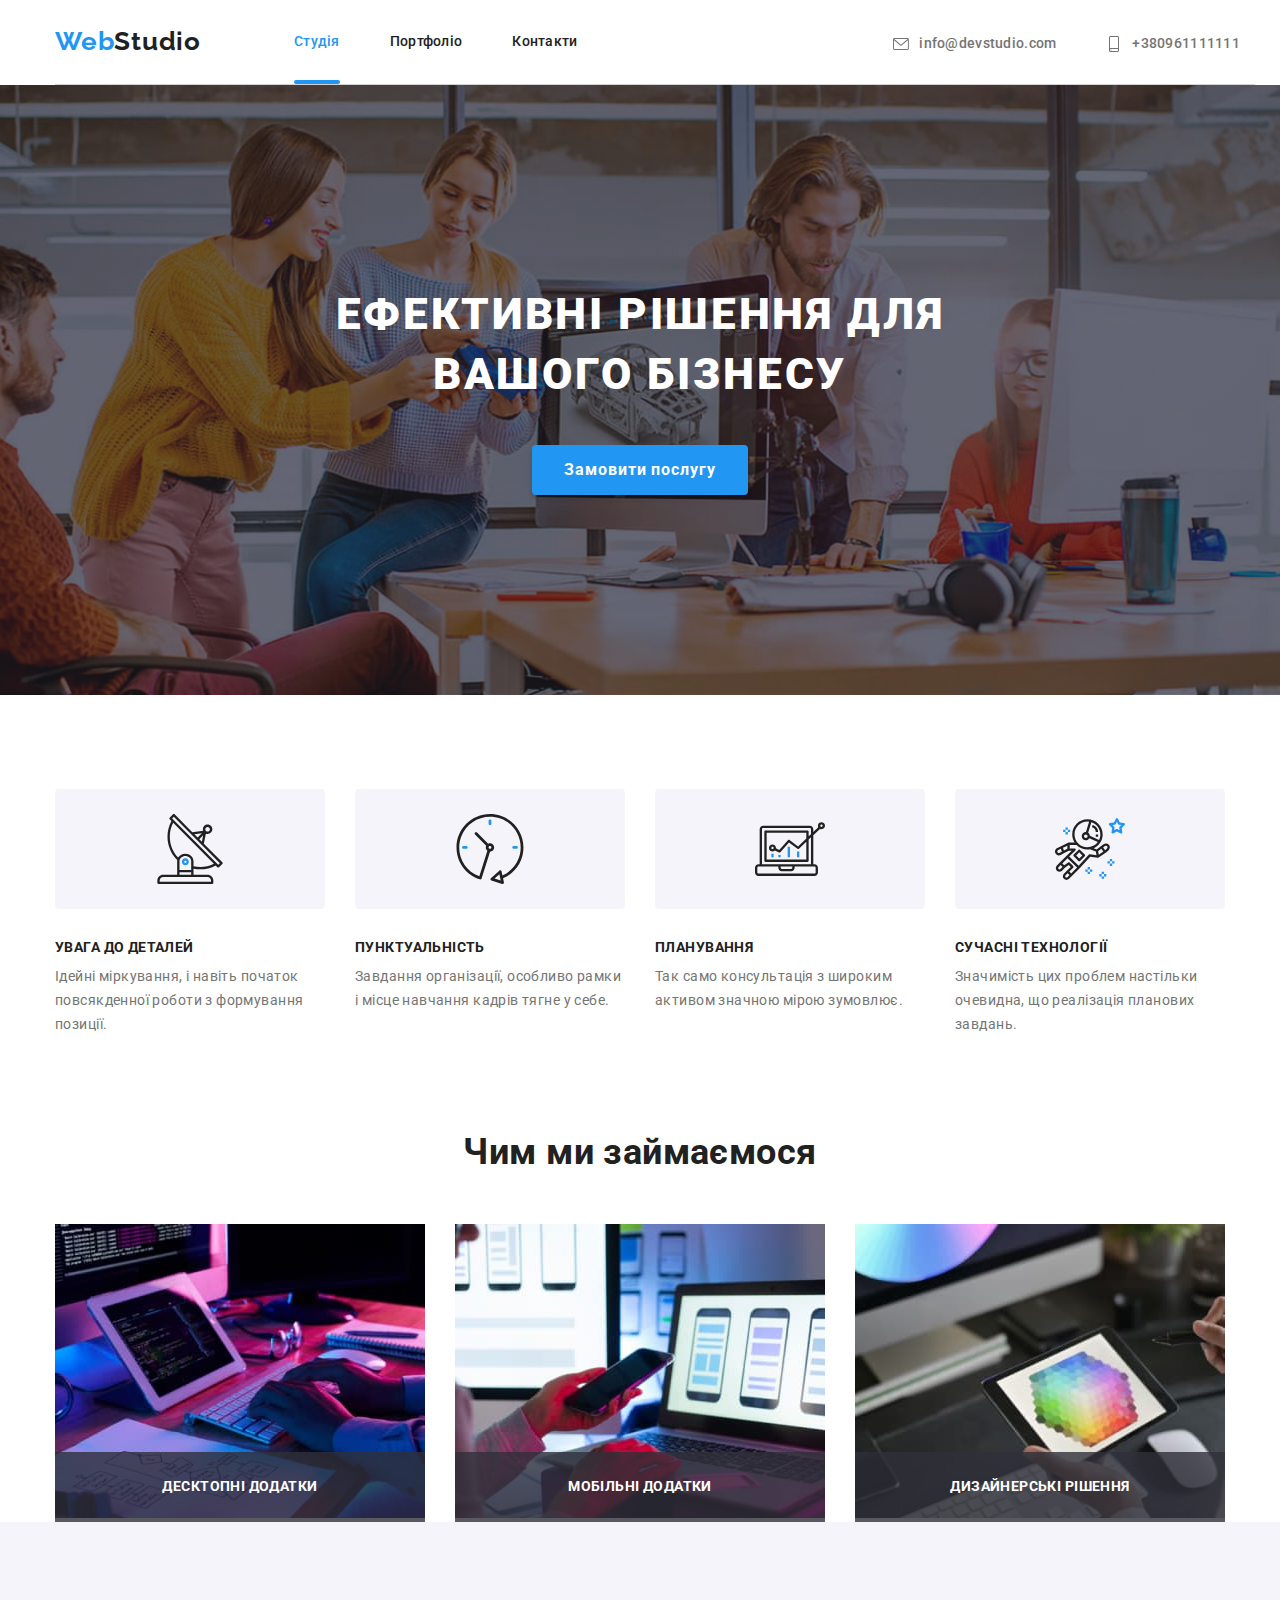
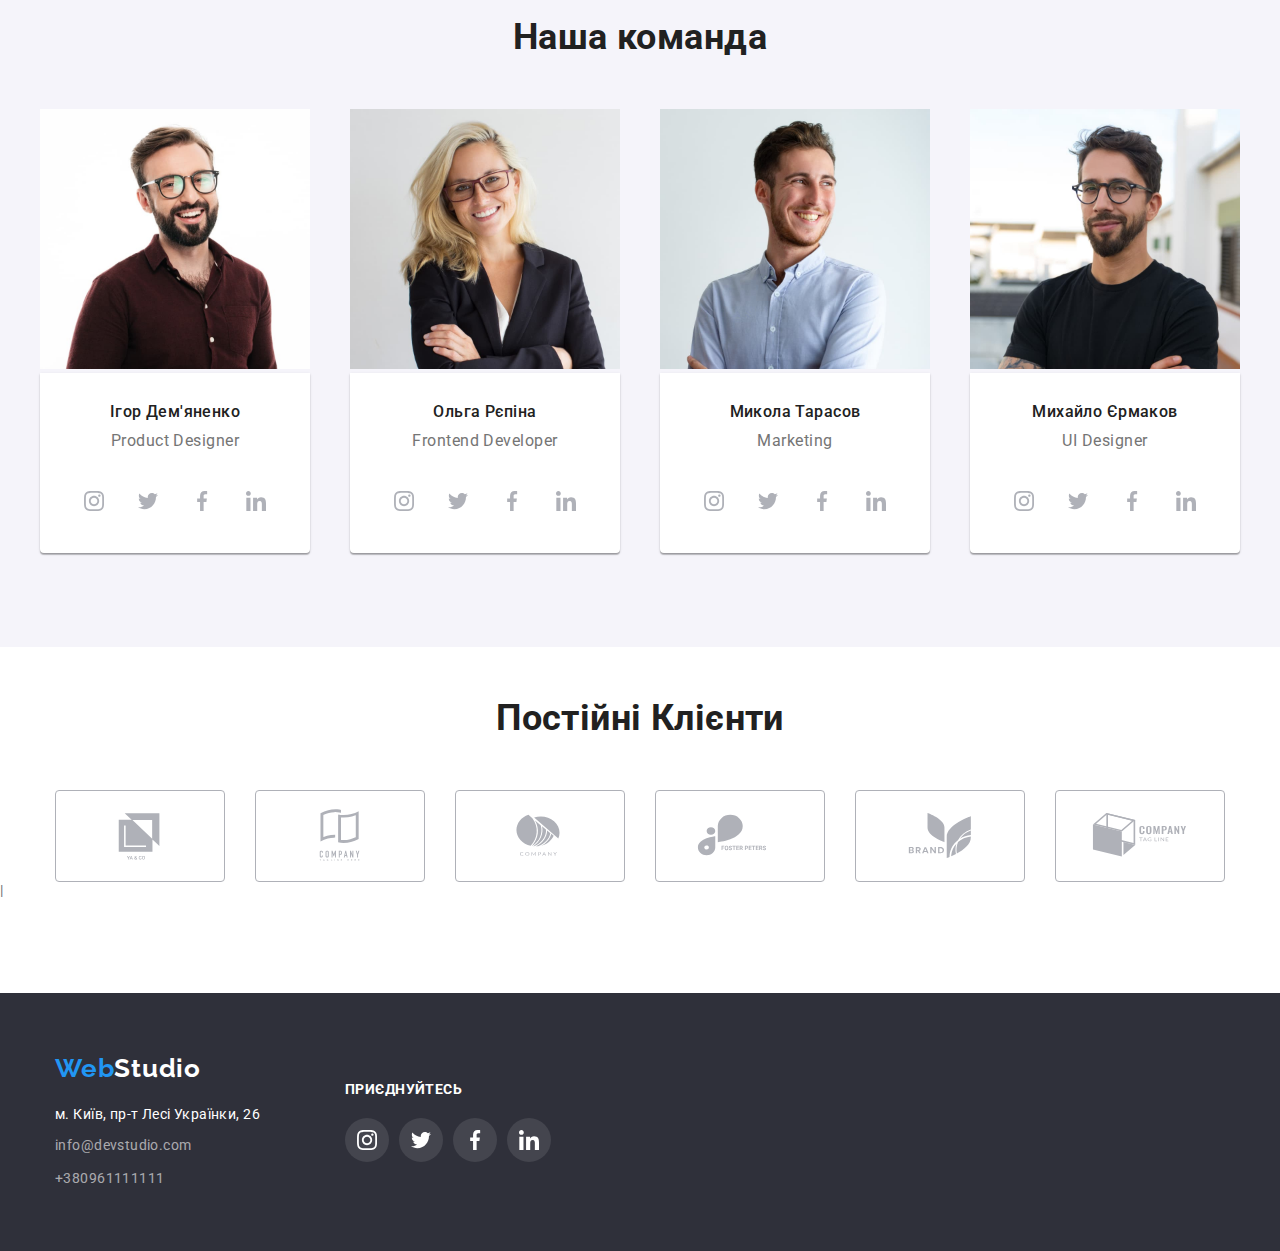
==== commit 7311c936: "second part hw done" ====
--- a/index.html
+++ b/index.html
@@ -106,9 +106,18 @@
       <section class="section padding-reset container">
         <h2 class="section-article title">Чим ми займаємося</h2>
         <ul class="list list-content">
-          <li><img src="./img/box_1.jpg" width="370" alt="рабочий процесс, написание кода" /></li>
-          <li><img src="./img/box_2.jpg" width="370" alt="работа над дизайном" /></li>
-          <li><img src="./img/box_3.jpg" width="370" alt="подбор цветовой схемы" /></li>
+          <li class="list-content-item">
+            <img src="./img/box_1.jpg" width="370" alt="рабочий процесс, написание кода" />
+            <p class="list-content-text">Десктопні додатки</p>
+          </li>
+          <li class="list-content-item">
+            <img src="./img/box_2.jpg" width="370" alt="работа над дизайном" />
+            <p class="list-content-text">Мобільні додатки</p>
+          </li>
+          <li class="list-content-item">
+            <img src="./img/box_3.jpg" width="370" alt="подбор цветовой схемы" />
+            <p class="list-content-text">Дизайнерські рішення</p>
+          </li>
         </ul>
       </section>
 
--- a/css/styles.css
+++ b/css/styles.css
@@ -245,7 +245,7 @@
   background: #ffffff;
   border: 1px solid #eeeeee;
   border-top: none;
-  box-sizing: border-box;
+  
 }
 
 .project-category {
@@ -290,16 +290,40 @@
 }
 
 .list-content {
+  
   display: flex;
   justify-content: center;
   justify-content: space-between;
   padding-left: 0;
 }
+.list-content-item{
+position: relative;
+}
+.list-content-text {
+  position: absolute;
+    right: 0;
+    bottom: 0;
+    left: 0;
+    display: flex;
+    justify-content: center;
+    align-items: center;
+    height: 70px;
+    font-weight: 700;
+    font-size: 14px;
+    line-height: 1.14;
+    letter-spacing: 0.03em;
+    text-align: center;
+    text-transform: uppercase;
+    color: #ffffff;
+    background-color: rgba(47, 48, 58, .8);
+
+}
 
 .portfolio-list-content {
   display: flex;
   justify-content: space-between;
-
+  justify-content: center;
+  padding-left: 0;
   flex-wrap: wrap;
   gap: 30px;
 }
@@ -386,6 +410,8 @@
   justify-content: center;
   gap: 8px;
   margin-bottom: 56px;
+ 
+  
 }
 
 .list {
@@ -394,14 +420,22 @@
 }
 
 .filter-content {
-  display: flex;
-  flex-wrap: wrap;
+  display: block;
   gap: 30px;
   padding-left: 0;
-  width: 100%;
- 
-}
-.filter-content>li:hover {
+}
+.filter-link {
+width: 370px;
+
+}
+.filter-section {
+  display: flex;
+    width: 1200px;
+    box-sizing: border-box;
+    }
+
+.filter-content:hover,
+.filter-content:focus {
   box-shadow: 0px 1px 1px rgba(0, 0, 0, 0.12), 0px 4px 4px rgba(0, 0, 0, 0.06),
     1px 4px 6px rgba(0, 0, 0, 0.16);
 }
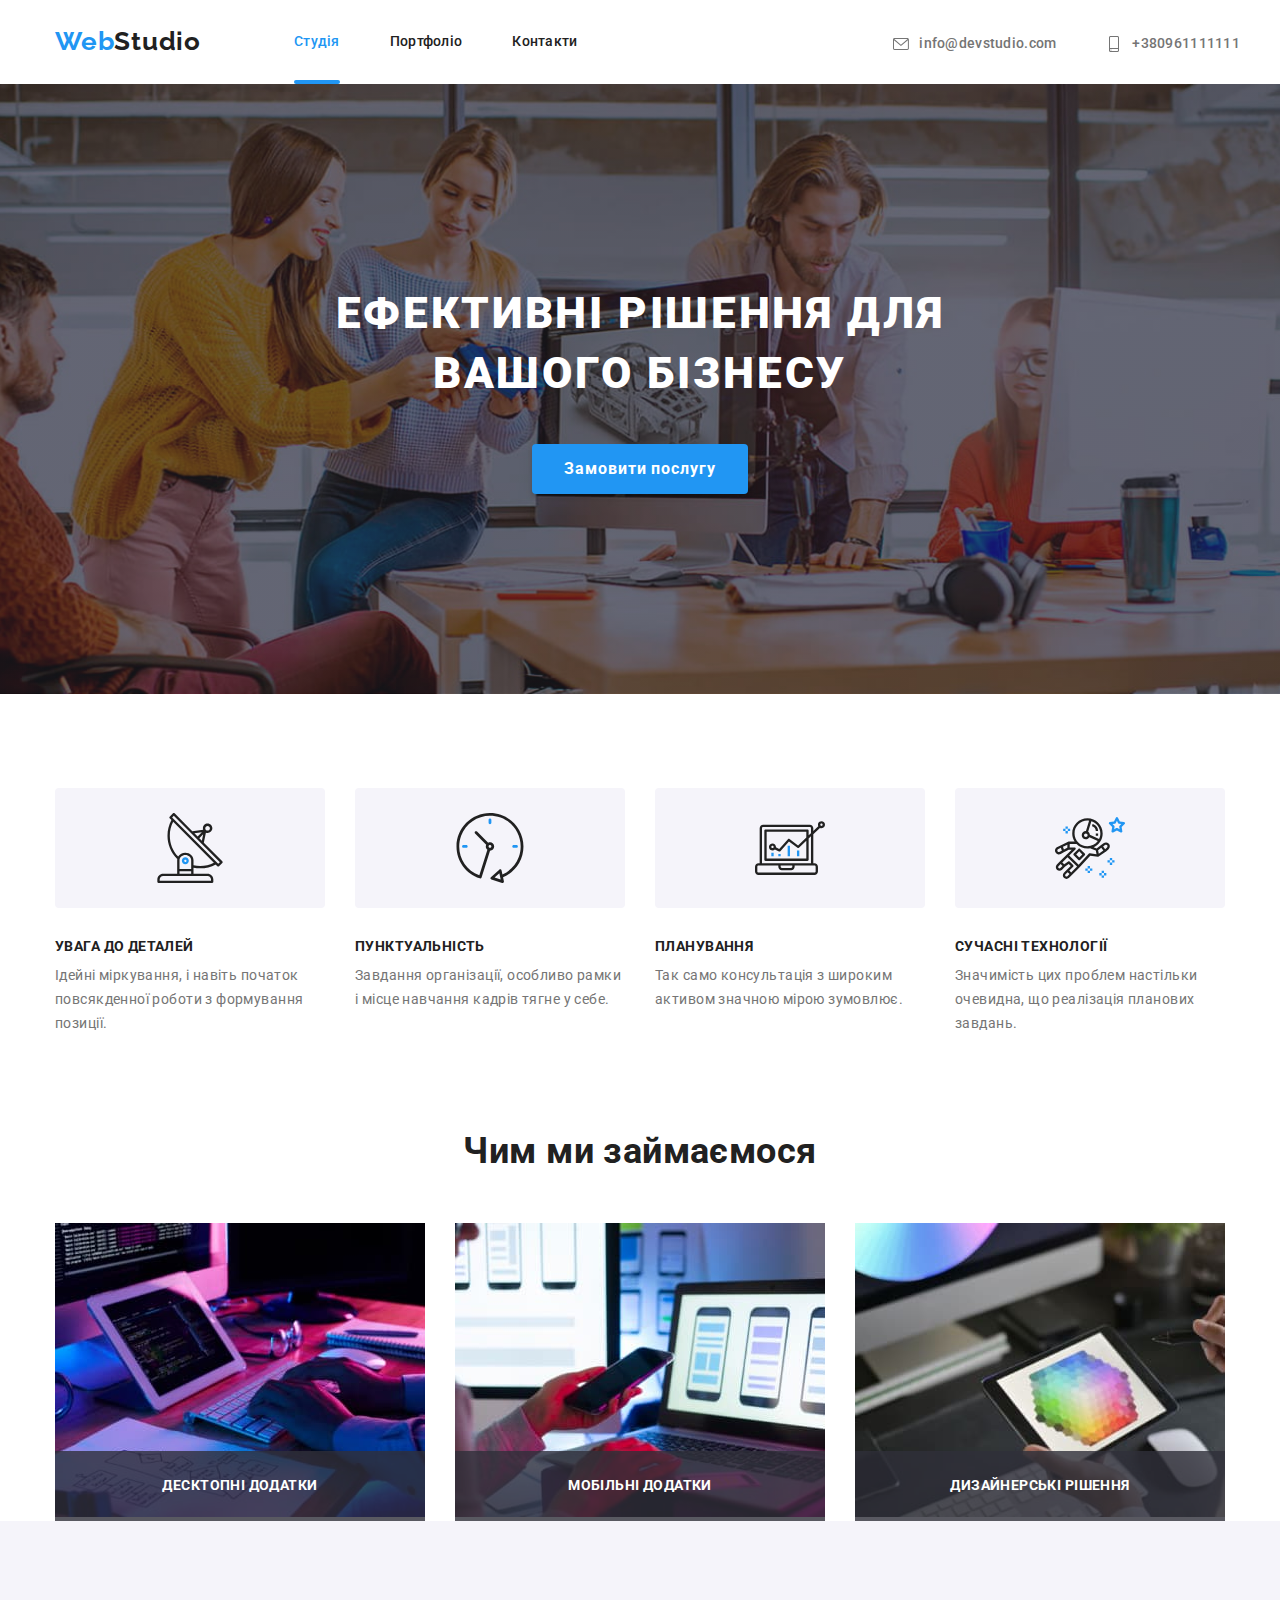
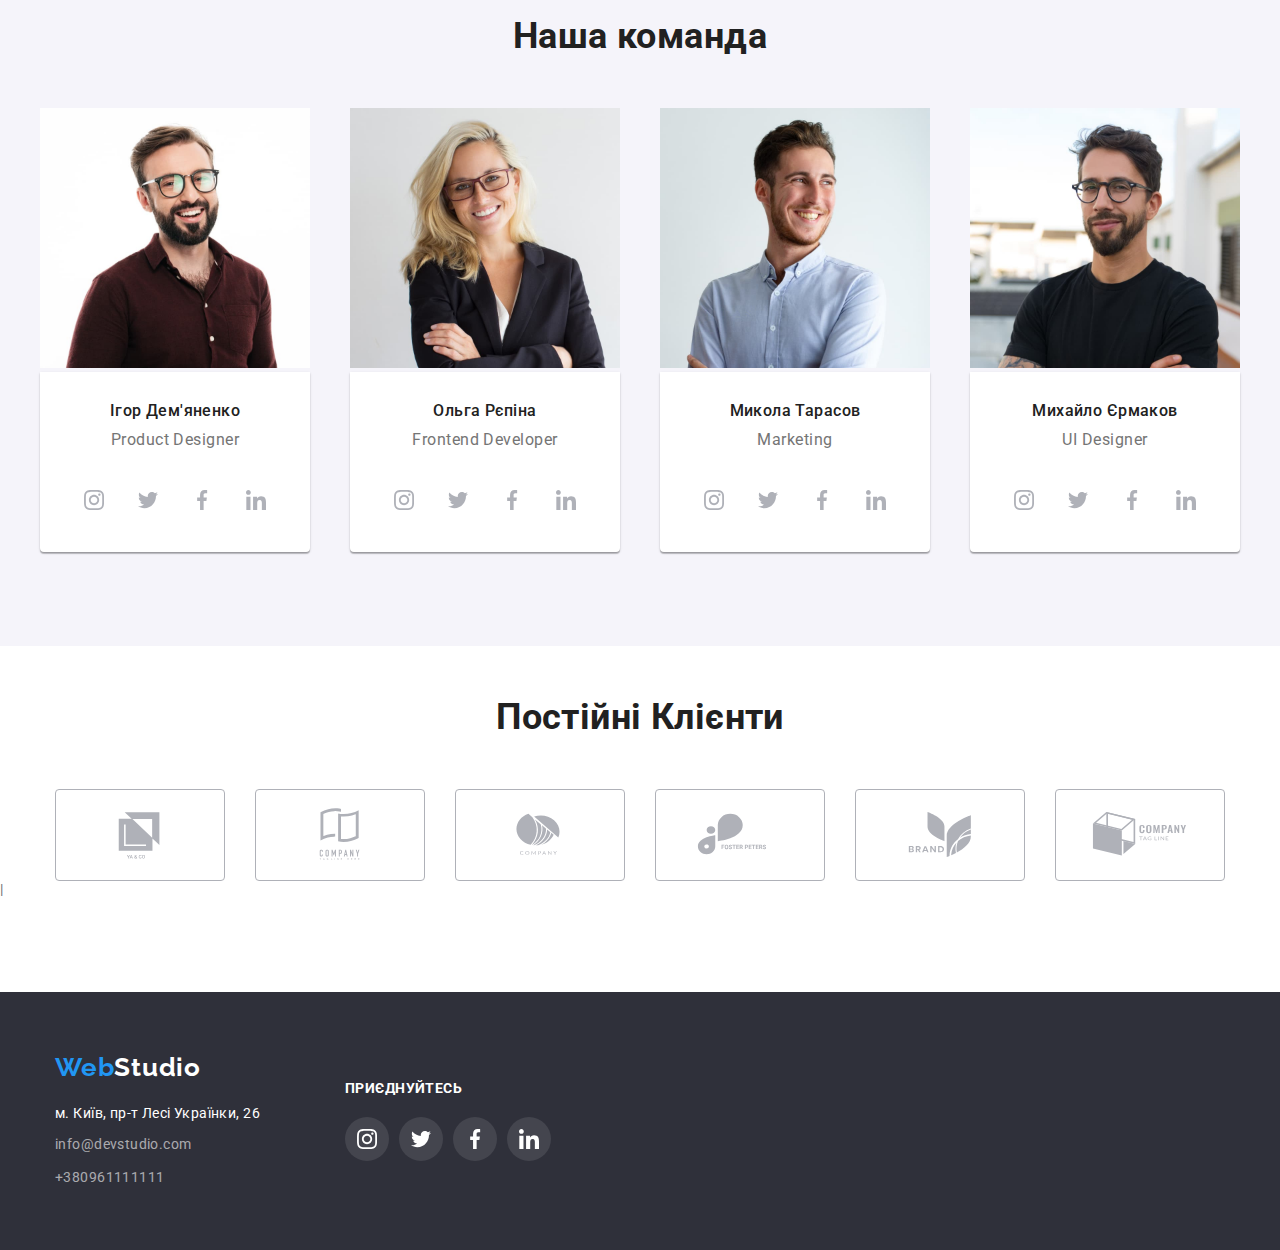
==== commit 81874412: "second page header-icons position fixed + modal created" ====
--- a/index.html
+++ b/index.html
@@ -24,8 +24,8 @@
           >
           <ul class="list header-links">
             <li><a href="./index.html" class="current-page link-container">Студія</a></li>
-            <li><a href="./portfolio.html" class="text-decoration">Портфоліо</a></li>
-            <li><a href="" class="text-decoration">Контакти</a></li>
+            <li><a href="./portfolio.html" class="text-decoration link-container">Портфоліо</a></li>
+            <li><a href="" class="text-decoration link-container">Контакти</a></li>
           </ul>
           <ul class="list rightside-links">
             <li>
@@ -49,7 +49,9 @@
     <main class="main-container">
       <section class="hero">
         <h1 class="hero-text title">Ефективні рішення для вашого бізнесу</h1>
-        <button type="button" class="main-link button-font">Замовити послугу</button>
+        <button data-modal-open type="button" class="main-link button-font">
+          Замовити послугу
+        </button>
       </section>
 
       <section class="benefits-section section">
@@ -498,5 +500,15 @@
         </div>
       </div>
     </footer>
+    <div data-modal class="backdrop is-hidden">
+      <div class="modal">
+        <button data-modal-close type="button" class="close-btn">
+          <svg class="" width="11" height="11">
+            <use href="./svg/symbol-defs.svg#icon-close"></use>
+          </svg>
+        </button>
+      </div>
+    </div>
+    <script src="./js/modal.js"></script>
   </body>
 </html>
--- a/css/styles.css
+++ b/css/styles.css
@@ -78,8 +78,8 @@
   padding-bottom: 25px;
 }
 
-.header-container {
-  display: flex;
+
+.header-underline {
   border-bottom: 1px solid lightgrey;
 }
 
@@ -94,18 +94,22 @@
   padding-left: 0;
   align-items: stretch;
   height: 100%;
-
-}
-.header-links>li>a {
-  height: 100%;
-  text-align: center;
-    display: flex;
+  transition-property: color;
+  transition-duration: 25000ms;
+  transition-timing-function: cubic-bezier(0.4, 0, 0.2, 1);
+
+}
+.link-container {
+  
+      height: 100%;
+      text-align: center;
+      display: flex;
       align-items: center;
       justify-content: center;
-}
-.header-links > li:not(:last-of-type) {
-  margin-right: 50px;
-}
+      margin-right: 50px;
+    }
+
+
 
 
 .header-group {
@@ -222,6 +226,8 @@
   width: 216px;
   height: 50px;
   border: none;
+  cursor: pointer;
+  pointer-events: all;
 }
 
 .button-font {
@@ -297,6 +303,7 @@
   padding-left: 0;
 }
 .list-content-item{
+  display: block;
 position: relative;
 }
 .list-content-text {
@@ -602,11 +609,11 @@
 
 .clients-section {
   padding-left: 0;
-  display: flex;
-  align-items: center;
-  justify-content: center;
-  flex-wrap: nowrap;
-  gap: 30px;
+    display: flex;
+    align-items: center;
+    justify-content: center;
+    flex-wrap: nowrap;
+    gap: 30px;
   
 }
 .clients-section > li > a {
@@ -642,3 +649,41 @@
 .background-links > li > a > svg {
   fill: var(--white-text-color);
 }
+.backdrop {
+  position: fixed;
+  top: 0;
+  left: 0;
+  width: 100%;
+  height: 100%;
+  background-color: rgba(0, 0, 0,0.2);
+  
+}
+.backdrop.is-hidden{
+  opacity: 0;
+  pointer-events: none;
+}
+ .modal {
+  position: absolute;
+  top: 50%;
+  left: 50%;
+  transform: translate(-50%, -50%);
+  width: 528px; 
+  height: 581px;
+  background-color: #ffffff;
+
+}
+.close-btn {
+  position: fixed;
+  top: 17px;
+  right: 17px;
+  cursor: pointer;
+  border: 1px solid rgba(0, 0, 0, 0.1);
+  border-radius: 100%;
+  background: 0;
+  align-items: center;
+  justify-content: center;
+  display: flex;
+  width: 30px;
+  height: 30px;
+  
+}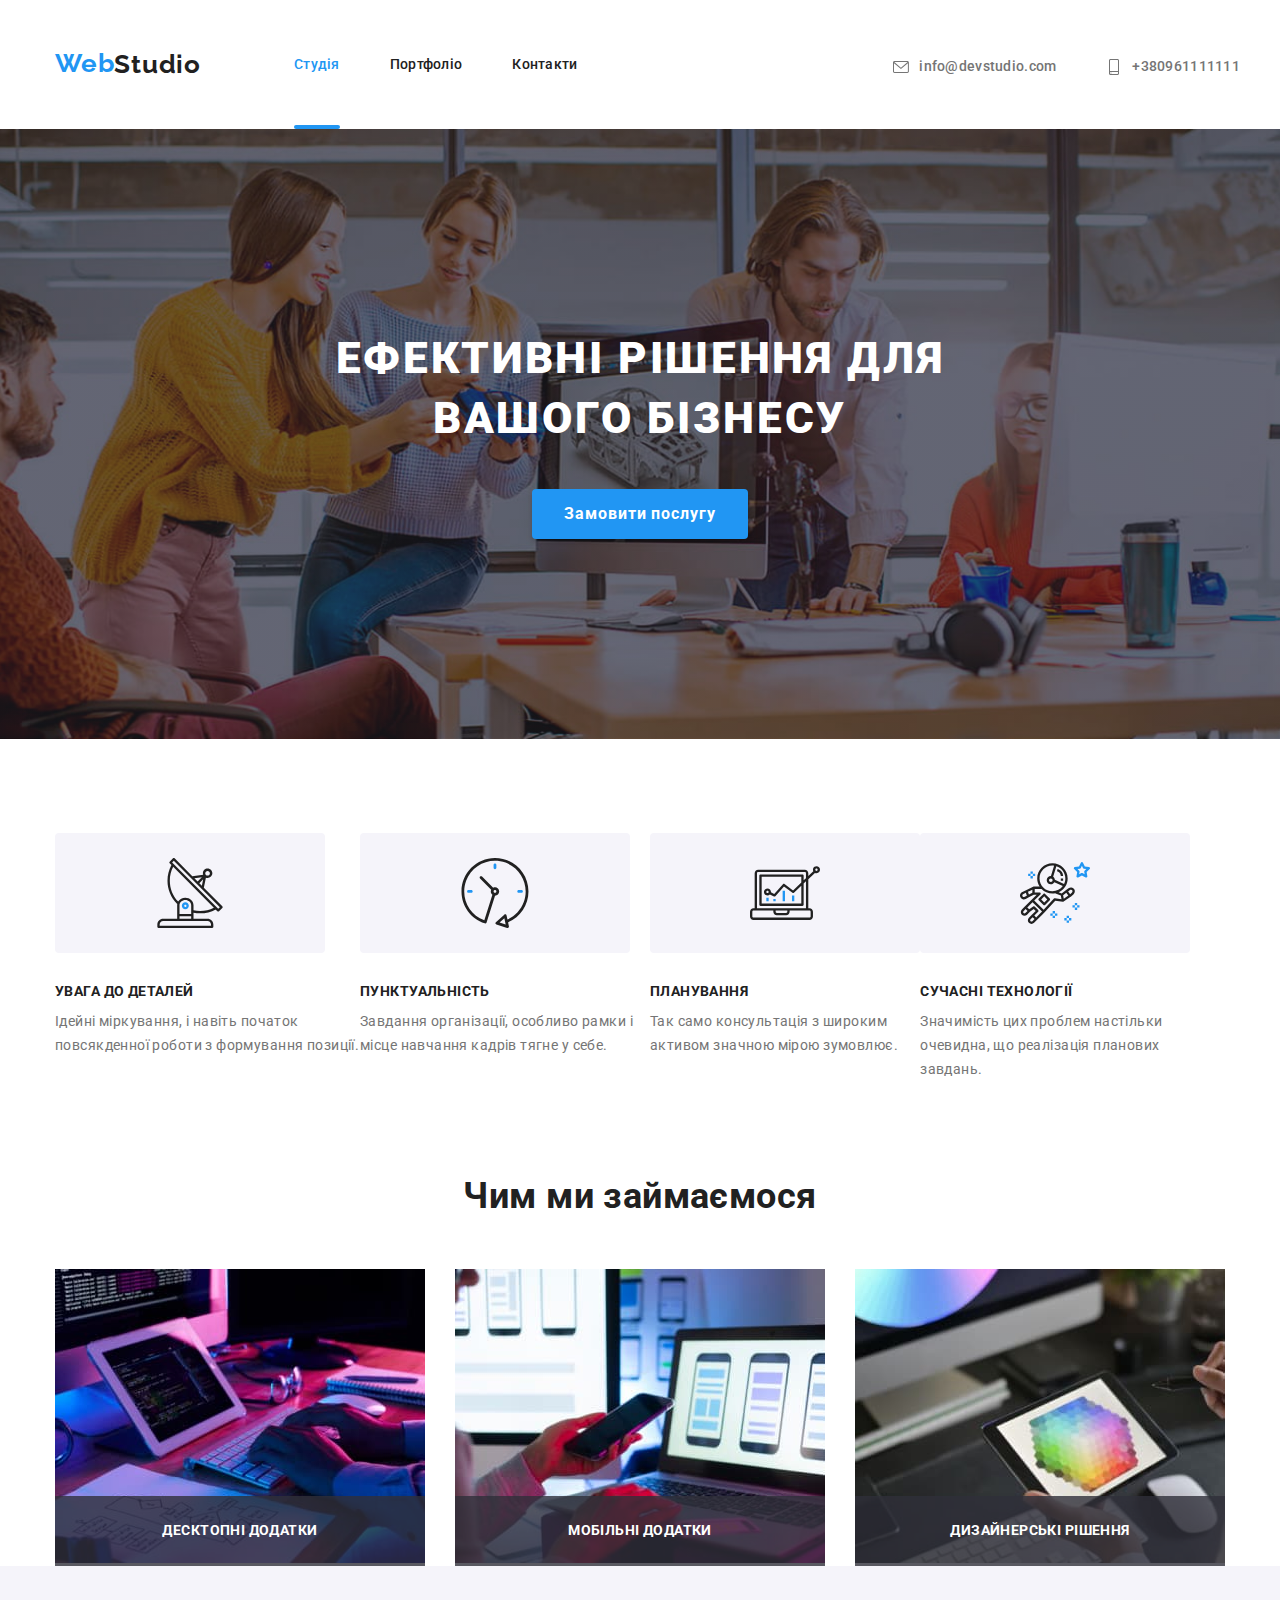
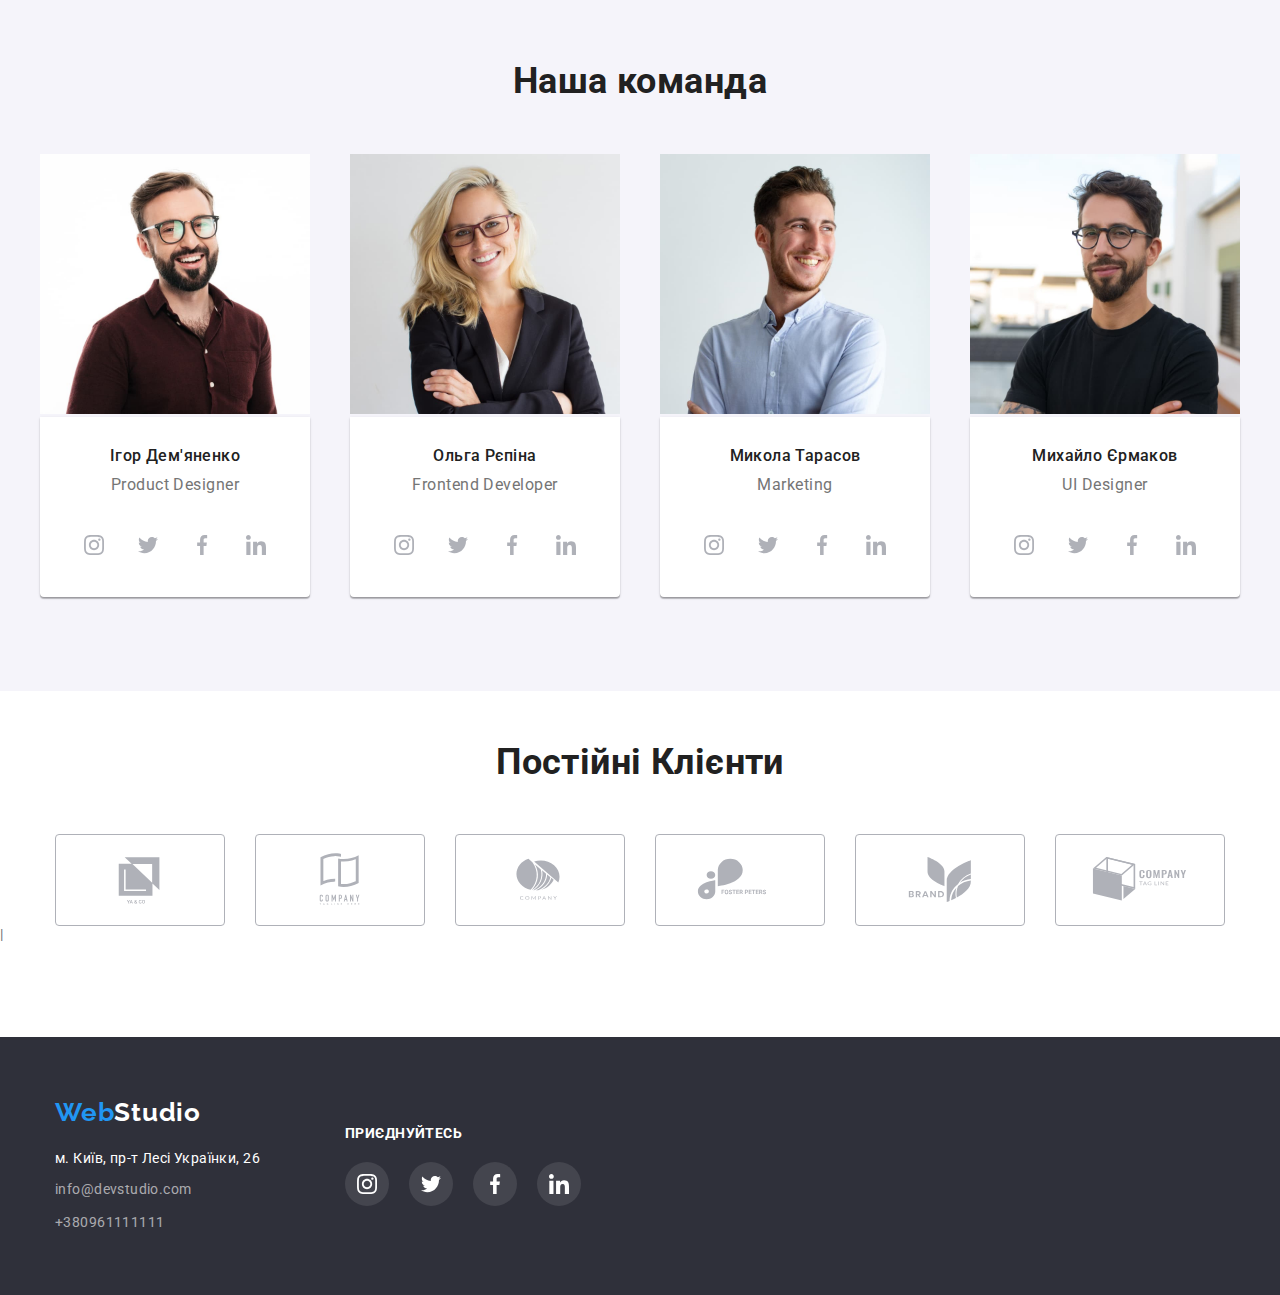
==== commit e4e3024b: "homework 5 done" ====
--- a/index.html
+++ b/index.html
@@ -19,7 +19,7 @@
     <header class="container">
       <div class="container header-container header-links">
         <nav class="header-group">
-          <a href="./index.html" class="text-decoration logo logo-font logo-margin"
+          <a href="./index.html" class="text-decoration logo logo-font link-container"
             ><span class="logo logo-font">Web</span>Studio</a
           >
           <ul class="list header-links">
@@ -133,9 +133,9 @@
                 <h3 class="team title">Ігор Дем'яненко</h3>
                 <p class="team-spec">Product Designer</p>
                 <ul class="socials list">
-                  <li class="socials-link-background">
-                    <a
-                      class="socials-link link"
+                  <li class="">
+                    <a
+                      class="socials-link socials-link-icon link"
                       href="https://instagram.com"
                       target="_blank"
                       rel="nofollow noopener noreferrer"
@@ -146,9 +146,9 @@
                       </svg>
                     </a>
                   </li>
-                  <li class="socials-link-background">
-                    <a
-                      class="socials-link link"
+                  <li class=" ">
+                    <a
+                      class="socials-link socials-link-icon link"
                       href="https://twitter.com"
                       aria-label="Twitter"
                       target="_blank"
@@ -159,9 +159,9 @@
                       </svg>
                     </a>
                   </li>
-                  <li class="socials-link-background">
-                    <a
-                      class="socials-link link"
+                  <li class=" ">
+                    <a
+                      class="socials-link socials-link-icon link"
                       href="https://facebook.com"
                       aria-label="Facebook"
                       target="_blank"
@@ -172,9 +172,9 @@
                       </svg>
                     </a>
                   </li>
-                  <li class="socials-link-background">
-                    <a
-                      class="socials-link link"
+                  <li class=" ">
+                    <a
+                      class="socials-link socials-link-icon link"
                       href="https://linkedin.com"
                       aria-label="LinkedIn"
                       target="_blank"
@@ -194,9 +194,9 @@
                 <h3 class="team title">Ольга Рєпіна</h3>
                 <p class="team-spec">Frontend Developer</p>
                 <ul class="socials list">
-                  <li class="socials-link-background">
-                    <a
-                      class="socials-link link"
+                  <li class=" ">
+                    <a
+                      class="socials-link socials-link-icon link"
                       href="https://instagram.com"
                       target="_blank"
                       rel="nofollow noopener noreferrer"
@@ -207,9 +207,9 @@
                       </svg>
                     </a>
                   </li>
-                  <li class="socials-link-background">
-                    <a
-                      class="socials-link link"
+                  <li class=" ">
+                    <a
+                      class="socials-link socials-link-icon link"
                       href="https://twitter.com"
                       aria-label="Twitter"
                       target="_blank"
@@ -220,9 +220,9 @@
                       </svg>
                     </a>
                   </li>
-                  <li class="socials-link-background">
-                    <a
-                      class="socials-link link"
+                  <li class=" ">
+                    <a
+                      class="socials-link socials-link-icon link"
                       href="https://facebook.com"
                       aria-label="Facebook"
                       target="_blank"
@@ -233,9 +233,9 @@
                       </svg>
                     </a>
                   </li>
-                  <li class="socials-link-background">
-                    <a
-                      class="socials-link link"
+                  <li class=" ">
+                    <a
+                      class="socials-link socials-link-icon link"
                       href="https://linkedin.com"
                       aria-label="LinkedIn"
                       target="_blank"
@@ -255,9 +255,9 @@
                 <h3 class="team title">Микола Тарасов</h3>
                 <p class="team-spec">Marketing</p>
                 <ul class="socials list">
-                  <li class="socials-link-background">
-                    <a
-                      class="socials-link link"
+                  <li class=" ">
+                    <a
+                      class="socials-link socials-link-icon link"
                       href="https://instagram.com"
                       target="_blank"
                       rel="nofollow noopener noreferrer"
@@ -268,9 +268,9 @@
                       </svg>
                     </a>
                   </li>
-                  <li class="socials-link-background">
-                    <a
-                      class="socials-link link"
+                  <li class=" ">
+                    <a
+                      class="socials-link socials-link-icon link"
                       href="https://twitter.com"
                       aria-label="Twitter"
                       target="_blank"
@@ -281,9 +281,9 @@
                       </svg>
                     </a>
                   </li>
-                  <li class="socials-link-background">
-                    <a
-                      class="socials-link link"
+                  <li class=" ">
+                    <a
+                      class="socials-link socials-link-icon link"
                       href="https://facebook.com"
                       aria-label="Facebook"
                       target="_blank"
@@ -294,9 +294,9 @@
                       </svg>
                     </a>
                   </li>
-                  <li class="socials-link-background">
-                    <a
-                      class="socials-link link"
+                  <li class=" ">
+                    <a
+                      class="socials-link socials-link-icon link"
                       href="https://linkedin.com"
                       aria-label="LinkedIn"
                       target="_blank"
@@ -316,9 +316,9 @@
                 <h3 class="team title">Михайло Єрмаков</h3>
                 <p class="team-spec">UI Designer</p>
                 <ul class="socials list">
-                  <li class="socials-link-background">
-                    <a
-                      class="socials-link link"
+                  <li class=" ">
+                    <a
+                      class="socials-link socials-link-icon link"
                       href="https://instagram.com"
                       target="_blank"
                       rel="nofollow noopener noreferrer"
@@ -329,9 +329,9 @@
                       </svg>
                     </a>
                   </li>
-                  <li class="socials-link-background">
-                    <a
-                      class="socials-link link"
+                  <li class=" ">
+                    <a
+                      class="socials-link socials-link-icon link"
                       href="https://twitter.com"
                       aria-label="Twitter"
                       target="_blank"
@@ -342,9 +342,9 @@
                       </svg>
                     </a>
                   </li>
-                  <li class="socials-link-background">
-                    <a
-                      class="socials-link link"
+                  <li class=" ">
+                    <a
+                      class="socials-link socials-link-icon link"
                       href="https://facebook.com"
                       aria-label="Facebook"
                       target="_blank"
@@ -355,9 +355,9 @@
                       </svg>
                     </a>
                   </li>
-                  <li class="socials-link-background">
-                    <a
-                      class="socials-link link"
+                  <li class=" ">
+                    <a
+                      class="socials-link socials-link-icon link"
                       href="https://linkedin.com"
                       aria-label="LinkedIn"
                       target="_blank"
@@ -379,42 +379,42 @@
         <div class="">
           <ul class="list clients-section">
             <li class="">
-              <a href="" class="clients-link">
+              <a href="" class="client-link-container">
                 <svg class="clients-icon" width="106" height="60">
                   <use href="./svg/symbol-defs.svg#icon-Logo1"></use>
                 </svg>
               </a>
             </li>
             <li class="">
-              <a href="" class="clients-link">
+              <a href="" class="client-link-container">
                 <svg class="clients-icon" width="106" height="60">
                   <use href="./svg/symbol-defs.svg#icon-Logo2"></use>
                 </svg>
               </a>
             </li>
             <li class="">
-              <a href="" class="clients-link">
+              <a href="" class="client-link-container">
                 <svg class="clients-icon" width="106" height="60">
                   <use href="./svg/symbol-defs.svg#icon-Logo3"></use>
                 </svg>
               </a>
             </li>
             <li class="">
-              <a href="" class="clients-link">
+              <a href="" class="client-link-container">
                 <svg class="clients-icon" width="106" height="60">
                   <use href="./svg/symbol-defs.svg#icon-Logo4"></use>
                 </svg>
               </a>
             </li>
             <li class="">
-              <a href="" class="clients-link">
+              <a href="" class="client-link-container">
                 <svg class="clients-icon" width="106" height="60">
                   <use href="./svg/symbol-defs.svg#icon-Logo5"></use>
                 </svg>
               </a>
             </li>
             <li class="">
-              <a href="" class="clients-link">
+              <a href="" class="client-link-container">
                 <svg class="clients-icon" width="106" height="60">
                   <use href="./svg/symbol-defs.svg#icon-Logo6"></use>
                 </svg>
@@ -427,7 +427,7 @@
     </main>
     <footer class="footer">
       <div class="container footer-container">
-        <div>
+        <div class="footer-main-section">
           <a href="./index.html" class="text-decoration logo-font logo-footer"
             ><span class="logo logo-font">Web</span>Studio</a
           >
@@ -444,9 +444,9 @@
         <div>
           <p class="footer-title">приєднуйтесь</p>
           <ul class="socials list background-links">
-            <li class="socials-link-background">
+            <li class="footer-margin">
               <a
-                class="socials-link link"
+                class="socials-link-footer link"
                 href="https://instagram.com"
                 target="_blank"
                 rel="nofollow noopener noreferrer"
@@ -457,9 +457,9 @@
                 </svg>
               </a>
             </li>
-            <li class="socials-link-background">
+            <li class="footer-margin">
               <a
-                class="socials-link link"
+                class="socials-link-footer link"
                 href="https://twitter.com"
                 aria-label="Twitter"
                 target="_blank"
@@ -470,9 +470,9 @@
                 </svg>
               </a>
             </li>
-            <li class="socials-link-background">
+            <li class="footer-margin">
               <a
-                class="socials-link link"
+                class="socials-link-footer link"
                 href="https://facebook.com"
                 aria-label="Facebook"
                 target="_blank"
@@ -483,9 +483,9 @@
                 </svg>
               </a>
             </li>
-            <li class="socials-link-background">
+            <li class="footer-margin">
               <a
-                class="socials-link link"
+                class="socials-link-footer link"
                 href="https://linkedin.com"
                 aria-label="LinkedIn"
                 target="_blank"
--- a/css/styles.css
+++ b/css/styles.css
@@ -66,7 +66,9 @@
   color: var(--accent-text-color);
   list-style-type: none;
 }
-
+.logo:nth-last-child(3) {
+  margin-right: 93px;
+}
 .logo-font {
   font-family: Raleway, sans-serif;
   font-style: normal;
@@ -77,7 +79,6 @@
   padding-top: 24px;
   padding-bottom: 25px;
 }
-
 
 .header-underline {
   border-bottom: 1px solid lightgrey;
@@ -94,23 +95,22 @@
   padding-left: 0;
   align-items: stretch;
   height: 100%;
+}
+.header-links :hover,
+.header-links :focus {
+  color: var(--accent-text-color);
+}
+.link-container {
+  height: 100%;
+  text-align: center;
+  display: flex;
+  align-items: center;
+  justify-content: center;
+  margin-right: 50px;
   transition-property: color;
-  transition-duration: 25000ms;
+  transition-duration: 250ms;
   transition-timing-function: cubic-bezier(0.4, 0, 0.2, 1);
-
-}
-.link-container {
-  
-      height: 100%;
-      text-align: center;
-      display: flex;
-      align-items: center;
-      justify-content: center;
-      margin-right: 50px;
-    }
-
-
-
+}
 
 .header-group {
   display: flex;
@@ -131,10 +131,7 @@
   line-height: 1.14;
   letter-spacing: 0.02em;
   text-decoration: none;
-}
-
-.logo-margin {
-  margin-right: 93px;
+  transition-property: color 250ms cubic-bezier(0.4, 0, 0.2, 1);
 }
 
 .rightside-links {
@@ -148,23 +145,10 @@
 .rightside-links > li:not(:last-of-type) {
   margin-right: 50px;
 }
-.header-links a:hover,
-.header-links a:focus {
-  color: var(--accent-text-color);
-  
-}
-.rightside-links a:hover .header-icon ,
-.rightside-links a:focus .header-icon{
+
+.rightside-links a:hover .header-icon,
+.rightside-links a:focus .header-icon {
   fill: #2196f3;
-}
-
-
-.clients-icon {
-  fill: #afb1b8;
-}
-.clients-link :hover,
-.clients-link :focus {
-  fill: var(var--accent-text-color);
 }
 
 .current-page {
@@ -216,8 +200,6 @@
   margin-bottom: 40px;
 }
 
-
-
 .main-link {
   color: var(--white-text-color);
   background-color: var(--accent-text-color);
@@ -251,7 +233,39 @@
   background: #ffffff;
   border: 1px solid #eeeeee;
   border-top: none;
-  
+}
+.card-text {
+  position: absolute;
+  display: block;
+  padding: 63px 24px;
+  top: 0;
+  left: 0;
+  color: var(--white-text-color);
+  width: 100%;
+  height: 100%;
+  background-color: rgba(33, 150, 243, 0.9);
+  font-weight: 400;
+  font-size: 18px;
+  line-height: 28px;
+  letter-spacing: 0.03em;
+  transform: translateY(100%);
+  transition: transform 250ms cubic-bezier(0.4, 0, 0.2, 1);
+}
+.filter-content:hover .card-text,
+.filter-content:focus .card-text {
+  transform: translateY(0%);
+}
+.card-text-container {
+  position: relative;
+  overflow-y: hidden;
+}
+.filter-content {
+  display: block;
+  gap: 30px;
+  padding-left: 0;
+  transition: box-shadow;
+  transition-duration: 250ms;
+  transition-timing-function: cubic-bezier(0.4, 0, 0.2, 1);
 }
 
 .project-category {
@@ -296,34 +310,32 @@
 }
 
 .list-content {
-  
   display: flex;
   justify-content: center;
   justify-content: space-between;
   padding-left: 0;
 }
-.list-content-item{
+.list-content-item {
   display: block;
-position: relative;
+  position: relative;
 }
 .list-content-text {
   position: absolute;
-    right: 0;
-    bottom: 0;
-    left: 0;
-    display: flex;
-    justify-content: center;
-    align-items: center;
-    height: 70px;
-    font-weight: 700;
-    font-size: 14px;
-    line-height: 1.14;
-    letter-spacing: 0.03em;
-    text-align: center;
-    text-transform: uppercase;
-    color: #ffffff;
-    background-color: rgba(47, 48, 58, .8);
-
+  right: 0;
+  bottom: 0;
+  left: 0;
+  display: flex;
+  justify-content: center;
+  align-items: center;
+  height: 70px;
+  font-weight: 700;
+  font-size: 14px;
+  line-height: 1.14;
+  letter-spacing: 0.03em;
+  text-align: center;
+  text-transform: uppercase;
+  color: #ffffff;
+  background-color: rgba(47, 48, 58, 0.8);
 }
 
 .portfolio-list-content {
@@ -366,20 +378,20 @@
   letter-spacing: 0.03em;
   margin-top: 10px;
   margin-bottom: 28px;
-} 
+}
 .team-section-background {
   display: flex;
   justify-content: center;
-  background-color: #F5F4FA;
+  background-color: #f5f4fa;
   margin: 0;
   width: 100%;
 }
 .team-section-container {
   width: 1200px;
-
 }
 .adress {
   color: var(--white-text-color);
+  line-height: 21px;
 }
 
 .project-filter {
@@ -396,17 +408,17 @@
   background: #f5f4fa;
   border-radius: 4px;
   padding: 6px 25px;
+  transition: background-color, outline, fill, box-shadow, background, color;
+  transition-duration: 250ms;
+  transition-timing-function: cubic-bezier(0.4, 0, 0.2, 1);
 }
 
 .project-filter:hover,
 .project-filter:focus {
   color: var(--white-text-color);
   background-color: var(--accent-text-color);
-  box-shadow: var(--project-filter-focus);
-  background: #2196f3;
   box-shadow: 0px 3px 1px rgba(0, 0, 0, 0.1), 0px 1px 2px rgba(0, 0, 0, 0.08),
     0px 2px 2px rgba(0, 0, 0, 0.12);
-  border-radius: 4px;
   outline: none;
 }
 
@@ -417,8 +429,6 @@
   justify-content: center;
   gap: 8px;
   margin-bottom: 56px;
- 
-  
 }
 
 .list {
@@ -426,20 +436,14 @@
   list-style-type: none;
 }
 
-.filter-content {
-  display: block;
-  gap: 30px;
-  padding-left: 0;
-}
 .filter-link {
-width: 370px;
-
+  width: 370px;
 }
 .filter-section {
   display: flex;
-    width: 1200px;
-    box-sizing: border-box;
-    }
+  width: 1200px;
+  box-sizing: border-box;
+}
 
 .filter-content:hover,
 .filter-content:focus {
@@ -474,10 +478,6 @@
   margin-right: 15px;
 }
 
-.footer-contacts > li {
-  line-height: 21px;
-}
-
 .footer-contacts > li:not(:last-of-type) {
   margin-bottom: 9px;
 }
@@ -496,7 +496,7 @@
   display: flex;
   align-items: center;
 }
-.footer-container > div:not(:last-of-type) {
+.footer-main-section {
   margin-right: 70px;
 }
 .adress-font {
@@ -547,8 +547,8 @@
   height: 70px;
 }
 .icon-container {
-    width: 270px;
-      height: 120px;
+  width: 270px;
+  height: 120px;
   display: flex;
   align-items: center;
   justify-content: center;
@@ -556,17 +556,6 @@
   border-radius: 4px;
   margin-bottom: 30px;
 }
-.gap-30 > li:not(:last-of-type) {
-  margin-right: 30px;
-}
-
-.footer-socials-icon {
-  width: 100%;
-  height: 100%;
-  display: flex;
-  align-items: center;
-  justify-content: center;
-}
 .socials {
   padding: 0;
   display: flex;
@@ -574,7 +563,7 @@
   align-items: center;
   justify-content: space-between;
 }
-.socials > li > a {
+.socials-link {
   display: flex;
   align-items: center;
   justify-content: center;
@@ -583,18 +572,17 @@
   border-radius: 100%;
   background-color: #fff;
 }
-.socials > li > a > svg {
+.socials-link-icon {
   fill: #afb1b8;
-}
-
-.socials > li > a:hover,
-.socials > li > a:focus {
+  transition: background-color, outline, fill;
+  transition-duration: 250ms;
+  transition-timing-function: cubic-bezier(0.4, 0, 0.2, 1);
+}
+
+.socials-link-icon:hover,
+.socials-link-icon:focus {
   background-color: var(--accent-text-color);
   outline: none;
-}
-
-.socials > li > a:hover > svg,
-.socials > li > a:focus > svg {
   fill: var(--white-text-color);
 }
 
@@ -604,35 +592,44 @@
 }
 .clients-container {
   padding-top: 50px;
-  padding-bottom: 94px
-}
-
+  padding-bottom: 94px;
+}
+.clients-icon {
+  fill: #afb1b8;
+  transition-property: fill 250ms cubic-bezier(0.4, 0, 0.2, 1);
+}
+.clients-link {
+  transition: border-color 250ms cubic-bezier(0.4, 0, 0.2, 1);
+}
+.clients-link :hover,
+.clients-link :focus {
+  fill: var(var--accent-text-color);
+}
 .clients-section {
   padding-left: 0;
-    display: flex;
-    align-items: center;
-    justify-content: center;
-    flex-wrap: nowrap;
-    gap: 30px;
-  
-}
-.clients-section > li > a {
-    width: 170px;
-    height: 92px;
-      display: flex;
-      align-items: center;
-      justify-content: center;
-    box-sizing: border-box;
+  display: flex;
+  align-items: center;
+  justify-content: center;
+  flex-wrap: nowrap;
+  gap: 30px;
+}
+.client-link-container {
+  width: 170px;
+  height: 92px;
+  display: flex;
+  align-items: center;
+  justify-content: center;
+  box-sizing: border-box;
   border: 1px solid #afb1b8;
   border-radius: 4px;
 }
-.clients-section > li > a:hover,
-.clients-section > li > a:focus {
+.client-link-container:hover,
+.client-link-container:focus {
   border-color: var(--accent-text-color);
   outline: none;
 }
-.clients-section > li > a:hover > svg,
-.clients-section > li > a:focus > svg {
+.clients-icon:hover,
+.clients-icon:focus {
   fill: var(--accent-text-color);
 }
 
@@ -640,37 +637,49 @@
   padding-left: 0;
   padding-right: 0;
 }
-.background-links > li:not(:last-of-type) {
+.footer-margin {
   margin-right: 10px;
 }
-.background-links > li > a {
+
+.socials-link-footer:hover,
+.socials-link-footer:focus {
+  background-color: var(--accent-text-color);
+  fill: var(--white-text-color);
+}
+.socials-link-footer {
+  display: flex;
+  align-items: center;
+  justify-content: center;
+  width: 44px;
+  height: 44px;
+  border-radius: 100%;
   background-color: rgba(255, 255, 255, 0.1);
-}
-.background-links > li > a > svg {
-  fill: var(--white-text-color);
-}
+  transition: background-color 250ms cubic-bezier(0.4, 0, 0.2, 1);
+  margin-right: 10px;
+}
+
 .backdrop {
   position: fixed;
   top: 0;
   left: 0;
   width: 100%;
   height: 100%;
-  background-color: rgba(0, 0, 0,0.2);
-  
-}
-.backdrop.is-hidden{
+  background-color: rgba(0, 0, 0, 0.2);
+  opacity: 1;
+  transition: opacity 250ms cubic-bezier(0.4, 0, 0.2, 1);
+}
+.backdrop.is-hidden {
   opacity: 0;
   pointer-events: none;
 }
- .modal {
+.modal {
   position: absolute;
   top: 50%;
   left: 50%;
   transform: translate(-50%, -50%);
-  width: 528px; 
+  width: 528px;
   height: 581px;
   background-color: #ffffff;
-
 }
 .close-btn {
   position: fixed;
@@ -685,5 +694,4 @@
   display: flex;
   width: 30px;
   height: 30px;
-  
-}+}
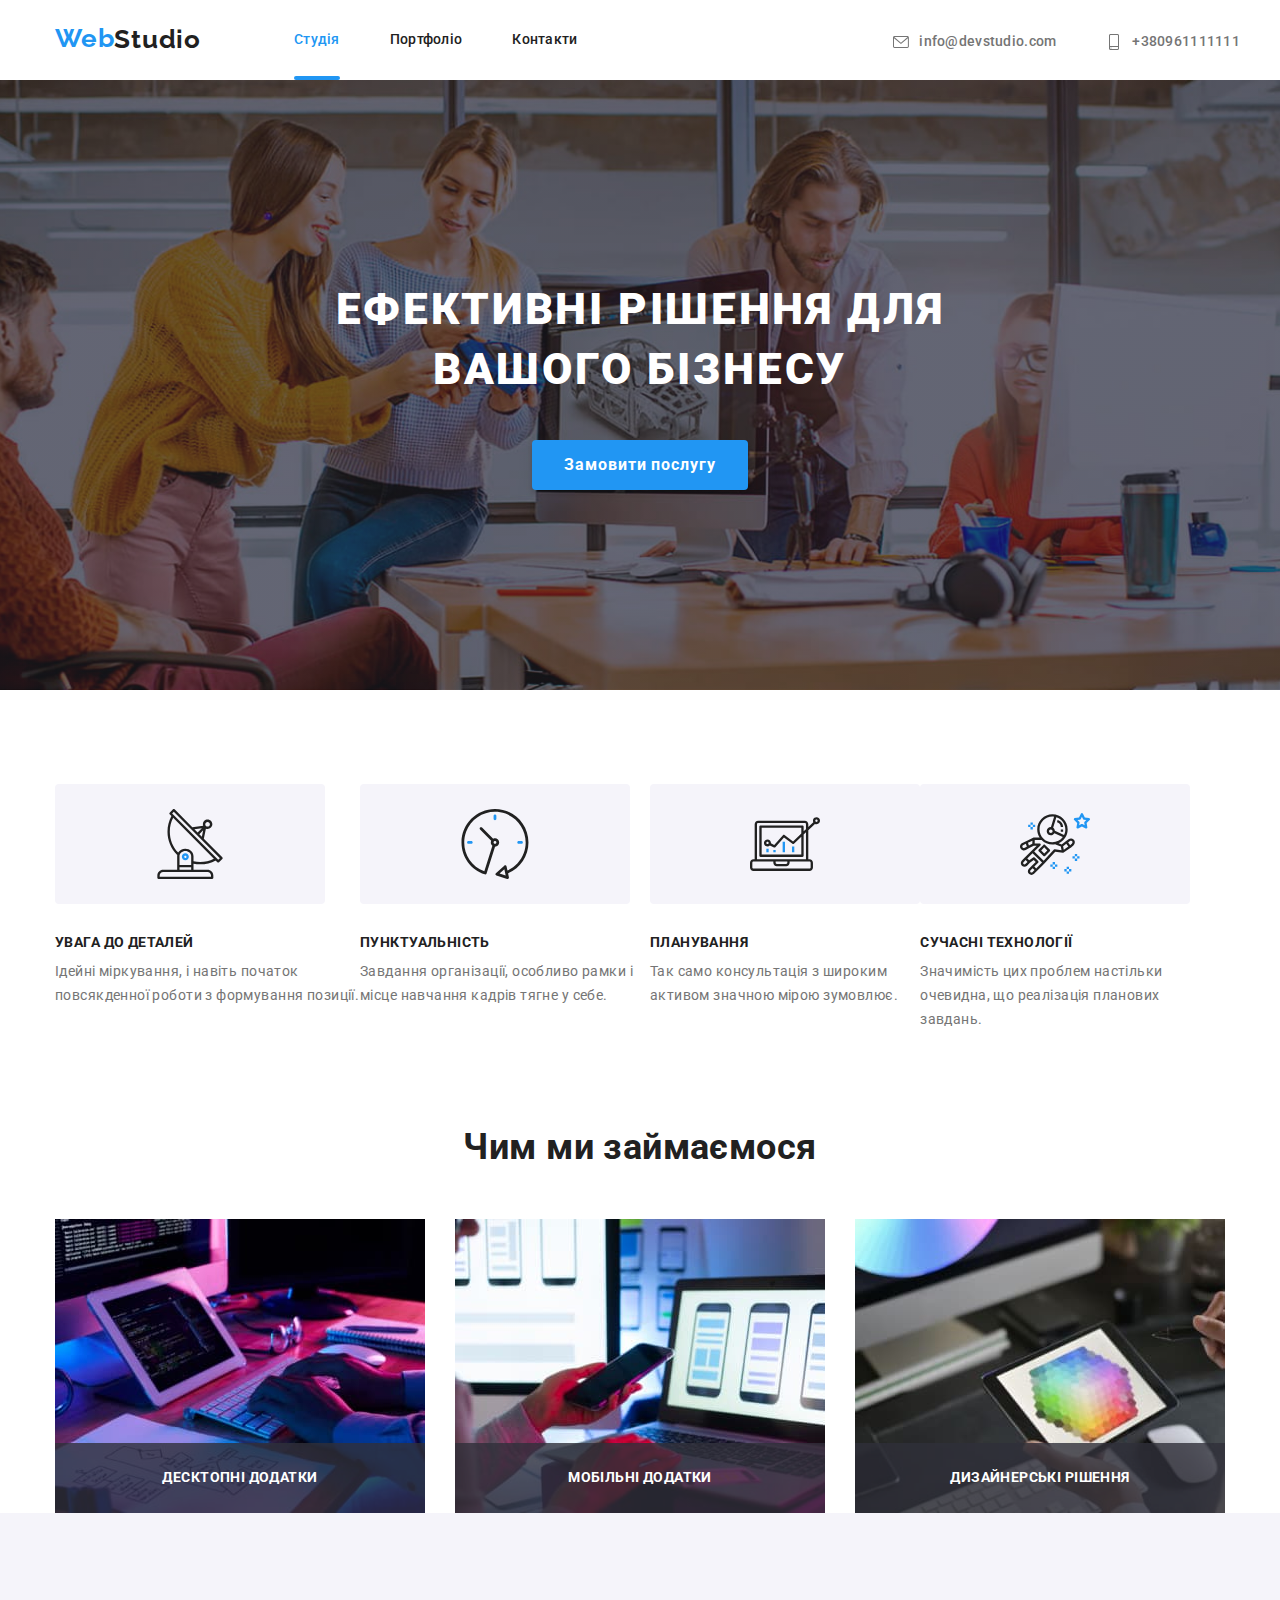
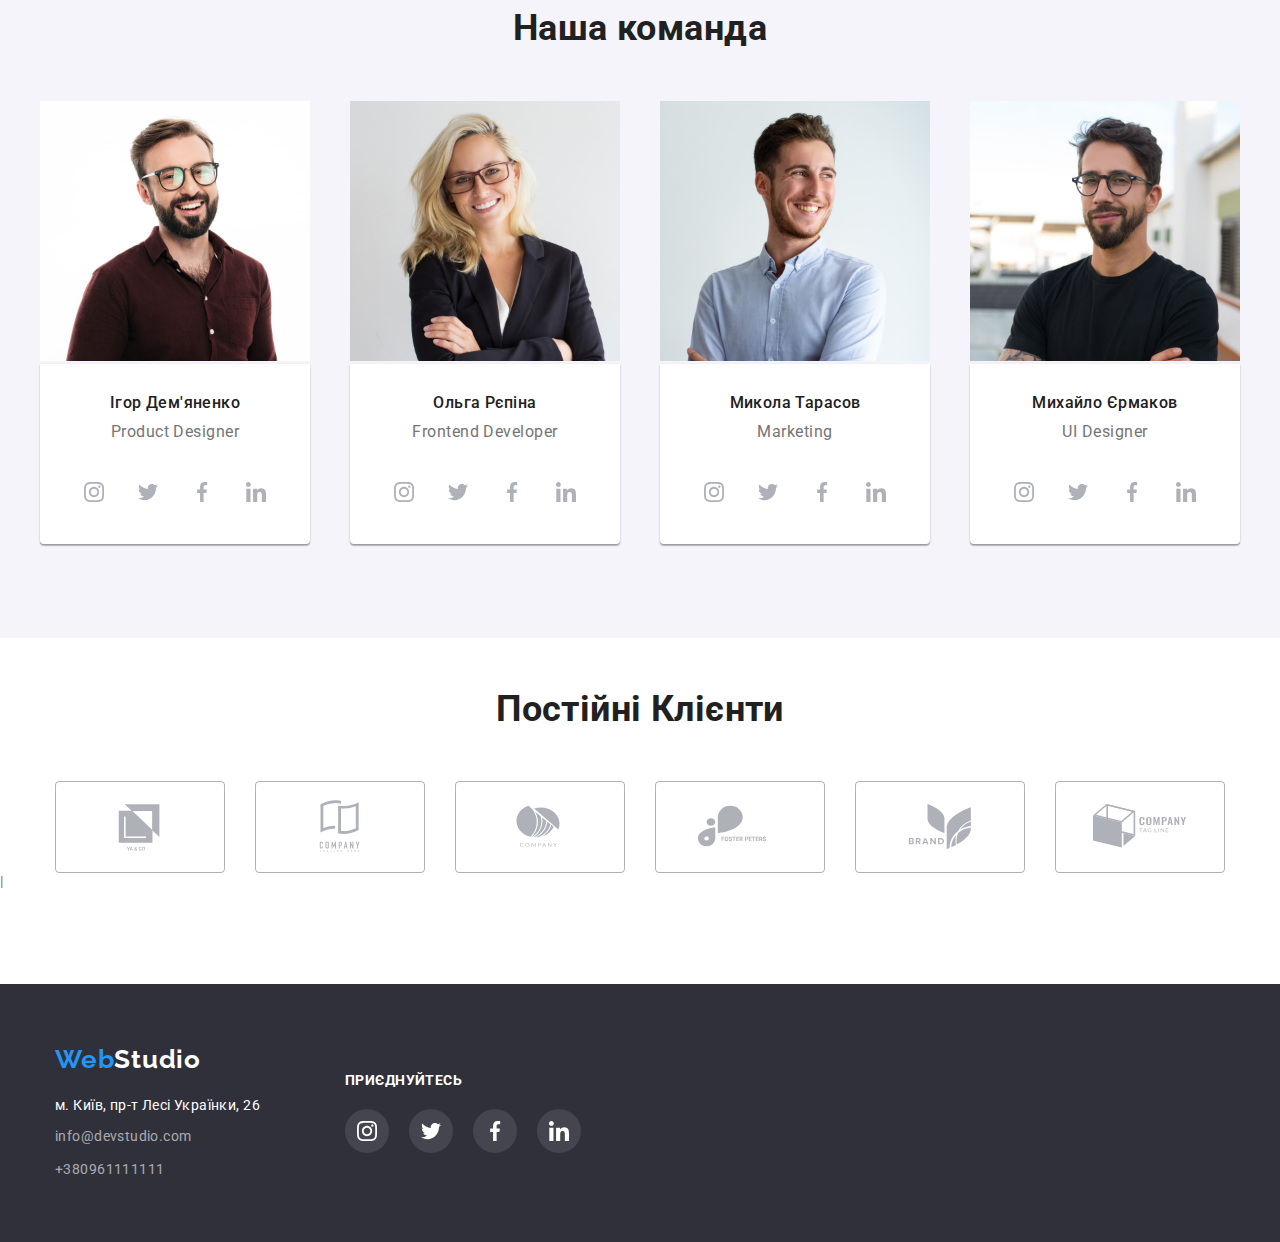
==== commit 9eaaef3e: "we do section fixed content text" ====
--- a/index.html
+++ b/index.html
@@ -109,15 +109,30 @@
         <h2 class="section-article title">Чим ми займаємося</h2>
         <ul class="list list-content">
           <li class="list-content-item">
-            <img src="./img/box_1.jpg" width="370" alt="рабочий процесс, написание кода" />
+            <img
+              class="list-content-immage"
+              src="./img/box_1.jpg"
+              width="370"
+              alt="рабочий процесс, написание кода"
+            />
             <p class="list-content-text">Десктопні додатки</p>
           </li>
           <li class="list-content-item">
-            <img src="./img/box_2.jpg" width="370" alt="работа над дизайном" />
+            <img
+              class="list-content-immage"
+              src="./img/box_2.jpg"
+              width="370"
+              alt="работа над дизайном"
+            />
             <p class="list-content-text">Мобільні додатки</p>
           </li>
           <li class="list-content-item">
-            <img src="./img/box_3.jpg" width="370" alt="подбор цветовой схемы" />
+            <img
+              class="list-content-immage"
+              src="./img/box_3.jpg"
+              width="370"
+              alt="подбор цветовой схемы"
+            />
             <p class="list-content-text">Дизайнерські рішення</p>
           </li>
         </ul>
--- a/css/styles.css
+++ b/css/styles.css
@@ -94,7 +94,7 @@
   display: flex;
   padding-left: 0;
   align-items: stretch;
-  height: 100%;
+  height: 80px;
 }
 .header-links :hover,
 .header-links :focus {
@@ -131,7 +131,9 @@
   line-height: 1.14;
   letter-spacing: 0.02em;
   text-decoration: none;
-  transition-property: color 250ms cubic-bezier(0.4, 0, 0.2, 1);
+  transition: color, fill;
+  transition-duration: 250ms;
+  transition-timing-function: cubic-bezier(0.4, 0, 0.2, 1);
 }
 
 .rightside-links {
@@ -246,7 +248,7 @@
   background-color: rgba(33, 150, 243, 0.9);
   font-weight: 400;
   font-size: 18px;
-  line-height: 28px;
+  line-height: 1.55;
   letter-spacing: 0.03em;
   transform: translateY(100%);
   transition: transform 250ms cubic-bezier(0.4, 0, 0.2, 1);
@@ -338,6 +340,9 @@
   background-color: rgba(47, 48, 58, 0.8);
 }
 
+.list-content-immage {
+  display: block;
+}
 .portfolio-list-content {
   display: flex;
   justify-content: space-between;
@@ -408,7 +413,7 @@
   background: #f5f4fa;
   border-radius: 4px;
   padding: 6px 25px;
-  transition: background-color, outline, fill, box-shadow, background, color;
+  transition: background-color, box-shadow, color;
   transition-duration: 250ms;
   transition-timing-function: cubic-bezier(0.4, 0, 0.2, 1);
 }
@@ -574,7 +579,7 @@
 }
 .socials-link-icon {
   fill: #afb1b8;
-  transition: background-color, outline, fill;
+  transition: background-color, fill;
   transition-duration: 250ms;
   transition-timing-function: cubic-bezier(0.4, 0, 0.2, 1);
 }
@@ -596,7 +601,7 @@
 }
 .clients-icon {
   fill: #afb1b8;
-  transition-property: fill 250ms cubic-bezier(0.4, 0, 0.2, 1);
+  transition: fill 250ms cubic-bezier(0.4, 0, 0.2, 1);
 }
 .clients-link {
   transition: border-color 250ms cubic-bezier(0.4, 0, 0.2, 1);
@@ -622,6 +627,7 @@
   box-sizing: border-box;
   border: 1px solid #afb1b8;
   border-radius: 4px;
+  transition: border 250ms cubic-bezier(0.4, 0, 0.2, 1);
 }
 .client-link-container:hover,
 .client-link-container:focus {
@@ -671,6 +677,17 @@
 .backdrop.is-hidden {
   opacity: 0;
   pointer-events: none;
+  position: absolute;
+  width: 1px;
+  height: 1px;
+  margin: -1px;
+  border: none;
+  margin: 0;
+  white-space: nowrap;
+  clip-path: inset(100%);
+  clip: rect(0 0 0 0);
+  overflow: hidden;
+  padding-top: 0;
 }
 .modal {
   position: absolute;
@@ -680,6 +697,7 @@
   width: 528px;
   height: 581px;
   background-color: #ffffff;
+  border-radius: 4px;
 }
 .close-btn {
   position: fixed;
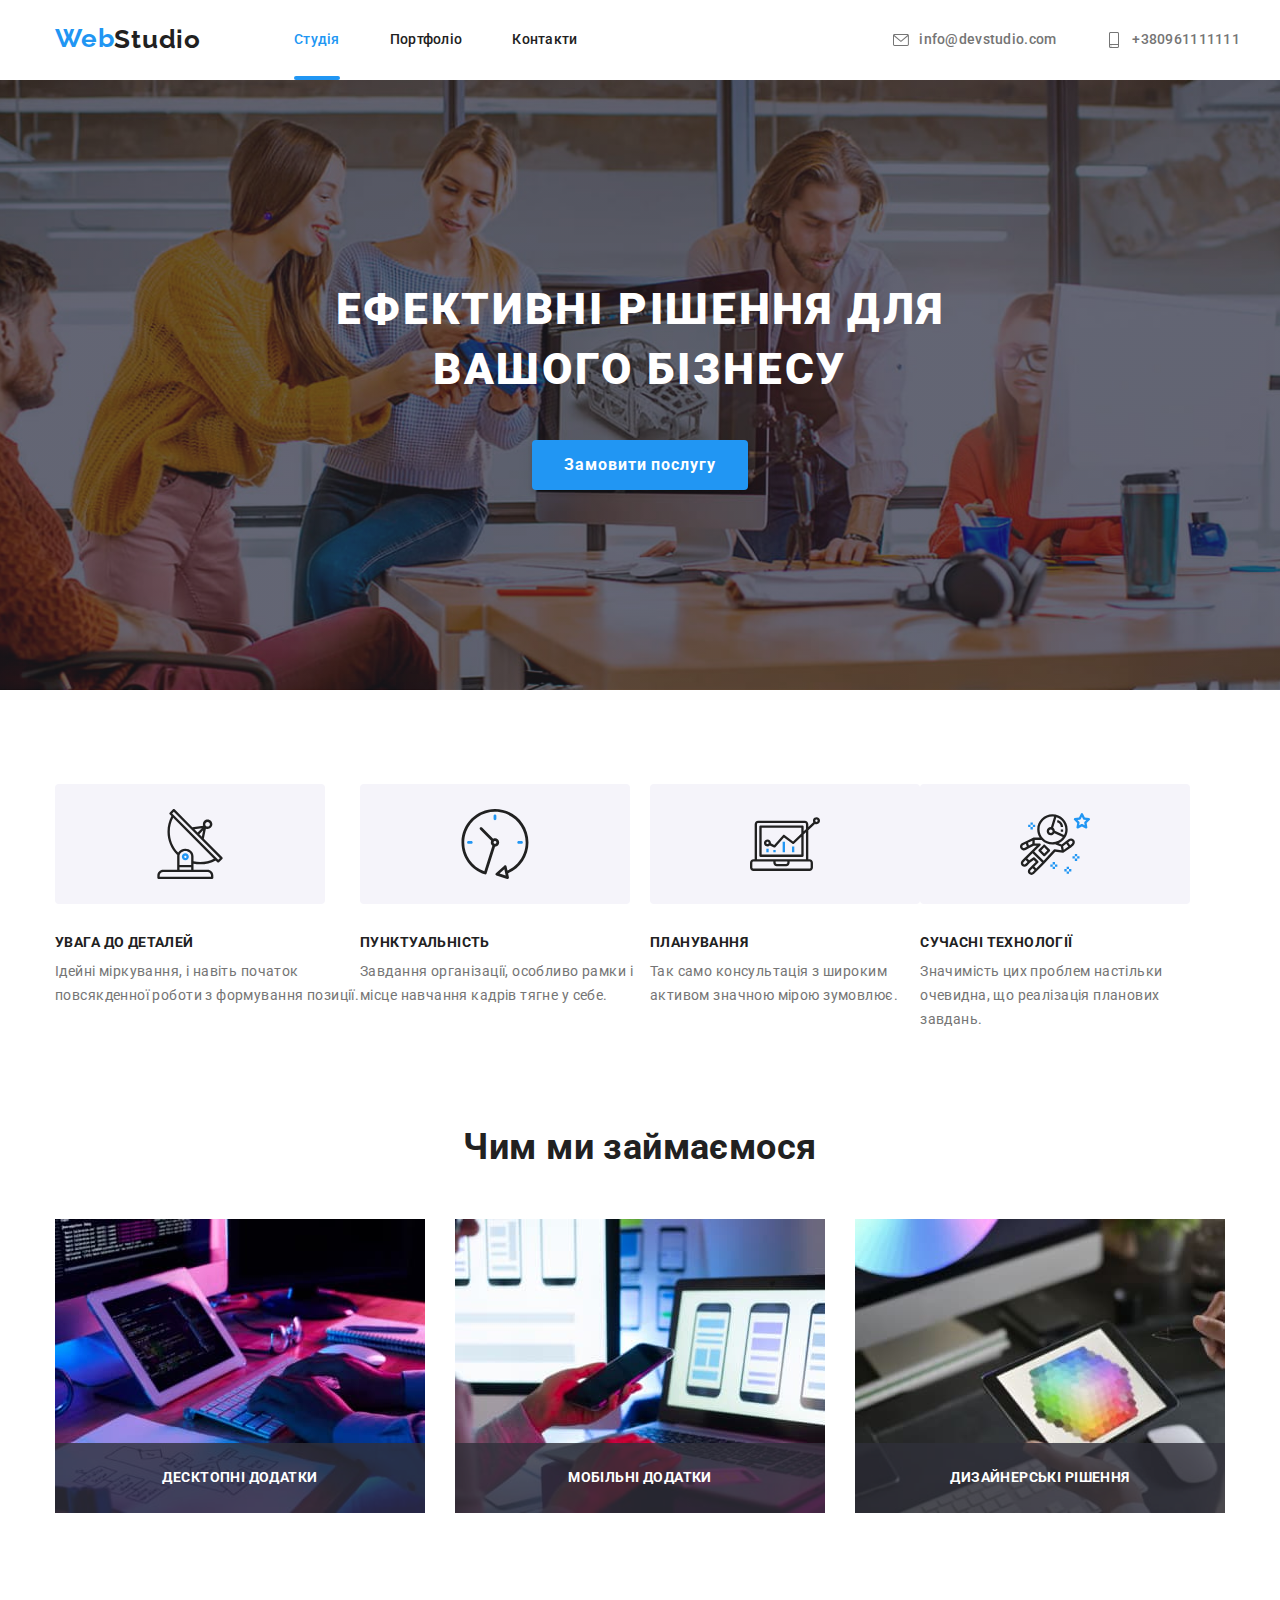
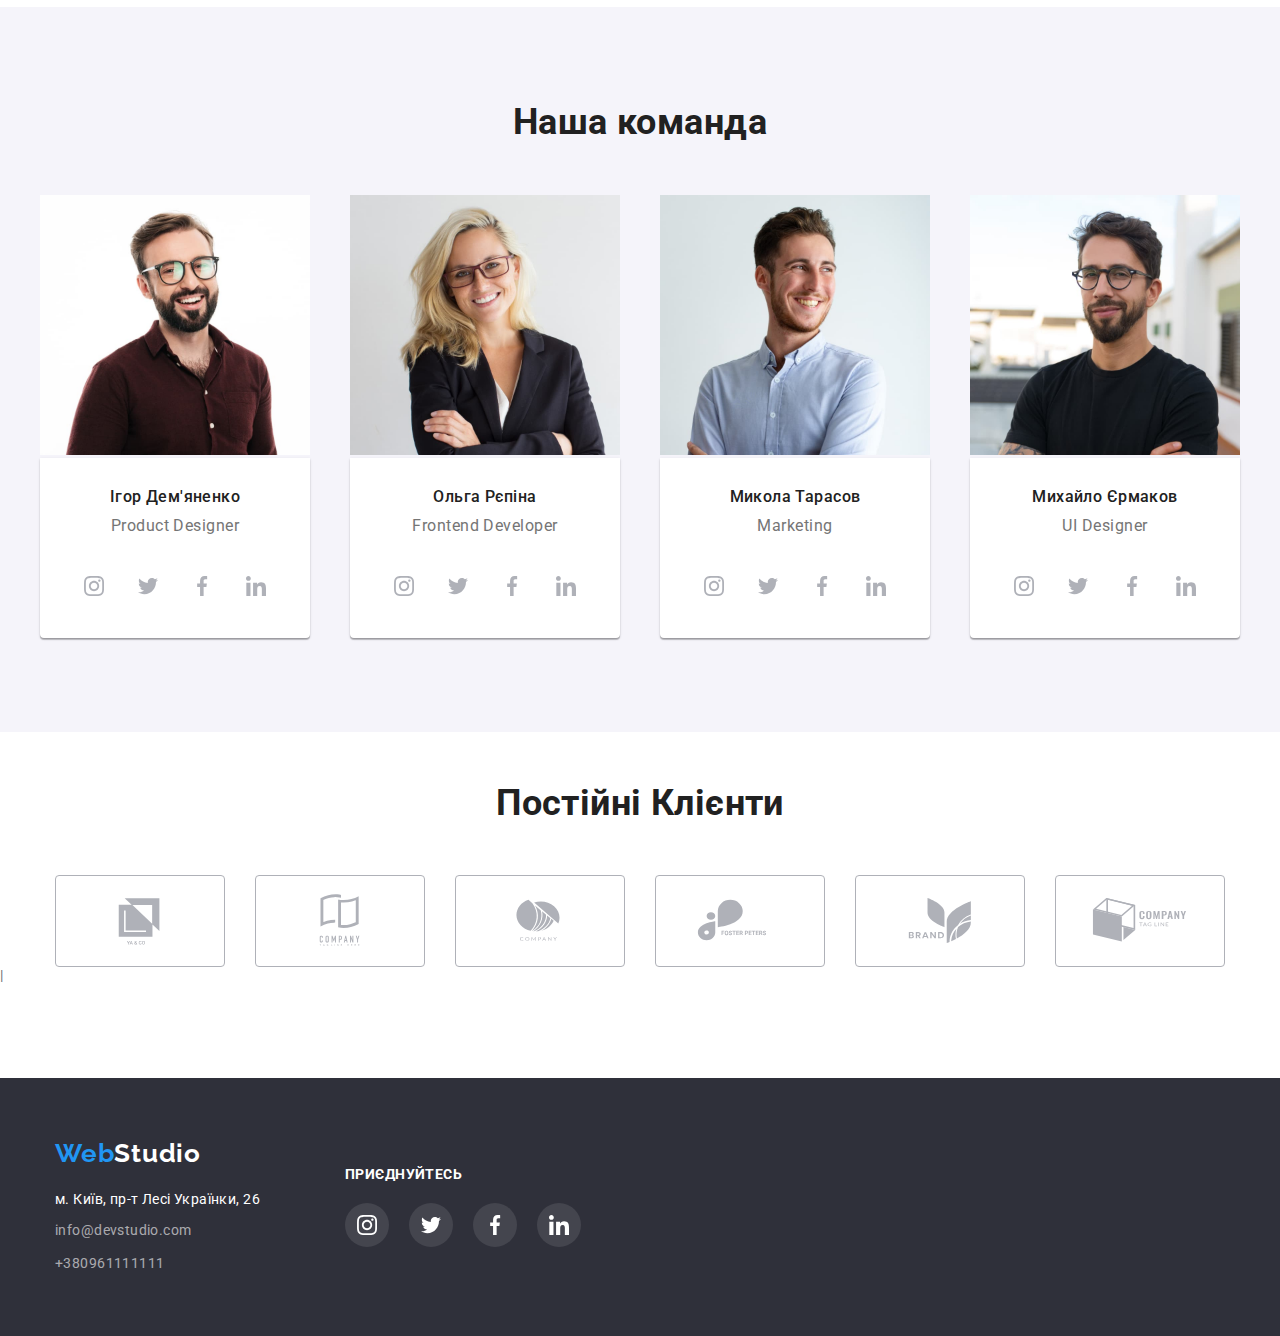
==== commit f3b78828: "our work section padding added" ====
--- a/index.html
+++ b/index.html
@@ -105,7 +105,7 @@
           </ul>
         </div>
       </section>
-      <section class="section padding-reset container">
+      <section class="section container our-work">
         <h2 class="section-article title">Чим ми займаємося</h2>
         <ul class="list list-content">
           <li class="list-content-item">
--- a/css/styles.css
+++ b/css/styles.css
@@ -121,7 +121,8 @@
 }
 
 .header-contacts {
-  display: inline-block;
+  display: flex;
+  justify-content: center;
   color: var(--primary-text-color);
   margin-top: 32px;
   margin-bottom: 32px;
@@ -351,6 +352,9 @@
   flex-wrap: wrap;
   gap: 30px;
 }
+.our-work {
+  padding-top: 0;
+}
 
 .team-card {
   padding-left: 32px;
@@ -541,10 +545,12 @@
 }
 
 .header-icon {
-  position: relative;
   top: 4px;
   margin-right: 10px;
   fill: #757575;
+  transition: color, fill;
+  transition-duration: 250ms;
+  transition-timing-function: cubic-bezier(0.4, 0, 0.2, 1);
 }
 
 .benefits-icon {
@@ -688,6 +694,8 @@
   clip: rect(0 0 0 0);
   overflow: hidden;
   padding-top: 0;
+  opacity: 0;
+  transition: opacity 250ms cubic-bezier(0.4, 0, 0.2, 1);
 }
 .modal {
   position: absolute;
